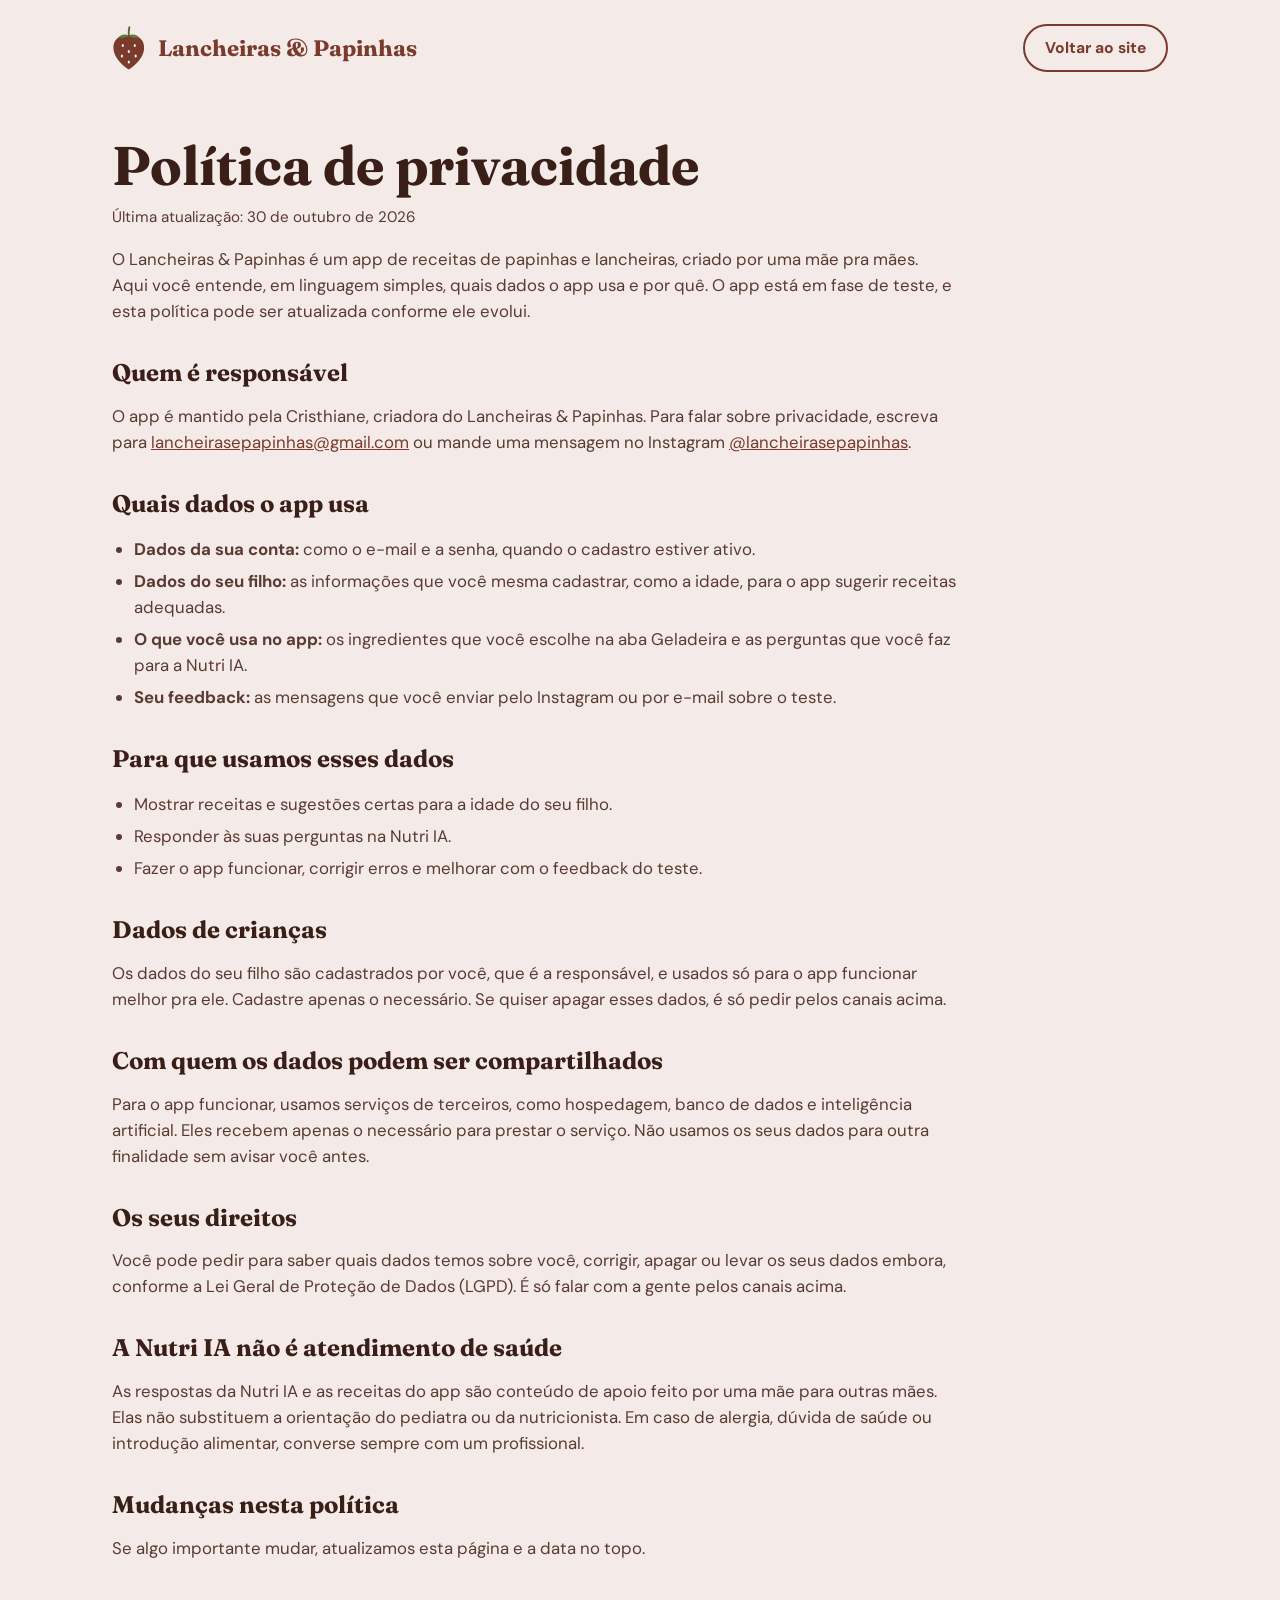
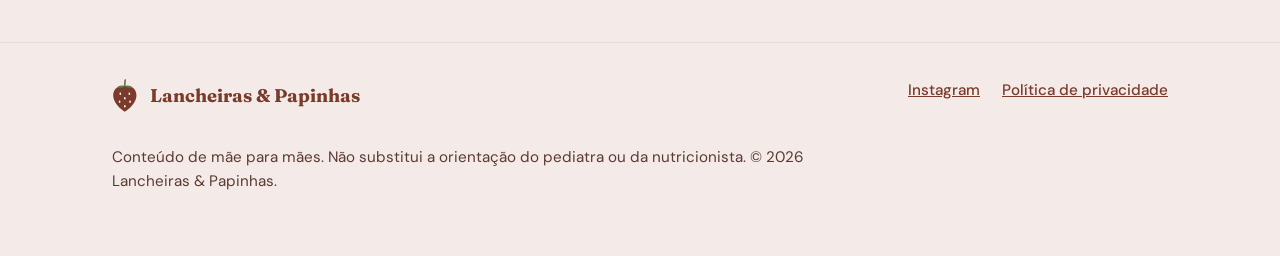
==== privacidade.html @ 54e8429c "Backup: site original publicado (antes do redesign) Co-Authored-By: Claude Opus 5.5 <noreply@anthrop" ====
<!doctype html>
<html lang="pt-BR">
<head>
<meta charset="utf-8">
<meta name="viewport" content="width=device-width, initial-scale=1">
<title>Política de privacidade | Lancheiras &amp; Papinhas</title>
<meta name="description" content="Como o app Lancheiras &amp; Papinhas trata os seus dados e os dados do seu filho.">
<meta name="theme-color" content="#F4EAE7">
<link rel="canonical" href="https://lancheirasepapinhas.com.br/privacidade.html">
<link rel="icon" href="/favicon.svg" type="image/svg+xml">
<link rel="apple-touch-icon" href="/apple-touch-icon.png">
<link rel="preconnect" href="https://fonts.googleapis.com">
<link rel="preconnect" href="https://fonts.gstatic.com" crossorigin>
<link rel="stylesheet" href="https://fonts.googleapis.com/css2?family=Fraunces:ital,opsz,wght@0,9..144,600;0,9..144,700;1,9..144,600&family=DM+Sans:wght@400;500;700&display=swap">
<link rel="stylesheet" href="/styles.css">
</head>
<body>

<svg width="0" height="0" style="position:absolute" aria-hidden="true" focusable="false">
  <defs>
    <symbol id="berry" viewBox="290 220 450 600">
      <path d="M512 330 C 510 290, 514 260, 520 236" stroke="#4E6B3A" stroke-width="26" stroke-linecap="round" fill="none"/>
      <path d="M512 340 C 380 330, 296 410, 308 530 C 320 650, 430 748, 512 800 C 594 748, 704 650, 716 530 C 728 410, 644 330, 512 340 Z" fill="#7A3A2C"/>
      <path d="M512 352 C 470 320, 410 330, 372 372 C 420 380, 470 376, 512 352 Z" fill="#5C8040"/>
      <path d="M512 352 C 554 320, 614 330, 652 372 C 604 380, 554 376, 512 352 Z" fill="#5C8040"/>
      <g fill="#FFFFFF"><ellipse cx="432" cy="480" rx="14" ry="21"/><ellipse cx="592" cy="480" rx="14" ry="21"/><ellipse cx="512" cy="560" rx="14" ry="21"/><ellipse cx="420" cy="620" rx="14" ry="21"/><ellipse cx="604" cy="620" rx="14" ry="21"/><ellipse cx="512" cy="700" rx="14" ry="21"/></g>
    </symbol>
  </defs>
</svg>

<header class="site-header">
  <div class="container">
    <a class="brand" href="/" aria-label="Lancheiras e Papinhas, página inicial">
      <svg aria-hidden="true"><use href="#berry"/></svg>
      <span>Lancheiras &amp; Papinhas</span>
    </a>
    <a class="btn btn-ghost btn-sm" href="/">Voltar ao site</a>
  </div>
</header>

<main class="legal">
  <div class="container">
    <h1>Política de privacidade</h1>
    <p class="updated">Última atualização: 30 de outubro de 2026</p>

    <p>O Lancheiras &amp; Papinhas é um app de receitas de papinhas e lancheiras, criado por uma mãe pra mães. Aqui você entende, em linguagem simples, quais dados o app usa e por quê. O app está em fase de teste, e esta política pode ser atualizada conforme ele evolui.</p>

    <h2>Quem é responsável</h2>
    <p>O app é mantido pela Cristhiane, criadora do Lancheiras &amp; Papinhas. Para falar sobre privacidade, escreva para <a href="mailto:lancheirasepapinhas@gmail.com">lancheirasepapinhas@gmail.com</a> ou mande uma mensagem no Instagram <a href="https://www.instagram.com/lancheirasepapinhas" target="_blank" rel="noopener">@lancheirasepapinhas</a>.</p>

    <h2>Quais dados o app usa</h2>
    <ul>
      <li><strong>Dados da sua conta:</strong> como o e-mail e a senha, quando o cadastro estiver ativo.</li>
      <li><strong>Dados do seu filho:</strong> as informações que você mesma cadastrar, como a idade, para o app sugerir receitas adequadas.</li>
      <li><strong>O que você usa no app:</strong> os ingredientes que você escolhe na aba Geladeira e as perguntas que você faz para a Nutri IA.</li>
      <li><strong>Seu feedback:</strong> as mensagens que você enviar pelo Instagram ou por e-mail sobre o teste.</li>
    </ul>

    <h2>Para que usamos esses dados</h2>
    <ul>
      <li>Mostrar receitas e sugestões certas para a idade do seu filho.</li>
      <li>Responder às suas perguntas na Nutri IA.</li>
      <li>Fazer o app funcionar, corrigir erros e melhorar com o feedback do teste.</li>
    </ul>

    <h2>Dados de crianças</h2>
    <p>Os dados do seu filho são cadastrados por você, que é a responsável, e usados só para o app funcionar melhor pra ele. Cadastre apenas o necessário. Se quiser apagar esses dados, é só pedir pelos canais acima.</p>

    <h2>Com quem os dados podem ser compartilhados</h2>
    <p>Para o app funcionar, usamos serviços de terceiros, como hospedagem, banco de dados e inteligência artificial. Eles recebem apenas o necessário para prestar o serviço. Não usamos os seus dados para outra finalidade sem avisar você antes.</p>

    <h2>Os seus direitos</h2>
    <p>Você pode pedir para saber quais dados temos sobre você, corrigir, apagar ou levar os seus dados embora, conforme a Lei Geral de Proteção de Dados (LGPD). É só falar com a gente pelos canais acima.</p>

    <h2>A Nutri IA não é atendimento de saúde</h2>
    <p>As respostas da Nutri IA e as receitas do app são conteúdo de apoio feito por uma mãe para outras mães. Elas não substituem a orientação do pediatra ou da nutricionista. Em caso de alergia, dúvida de saúde ou introdução alimentar, converse sempre com um profissional.</p>

    <h2>Mudanças nesta política</h2>
    <p>Se algo importante mudar, atualizamos esta página e a data no topo.</p>
  </div>
</main>

<footer>
  <div class="container">
    <div>
      <a class="brand" href="/" style="font-size:1.15rem" aria-label="Lancheiras e Papinhas, página inicial">
        <svg aria-hidden="true" style="width:26px;height:34px"><use href="#berry"/></svg>
        <span>Lancheiras &amp; Papinhas</span>
      </a>
    </div>
    <div class="links">
      <a href="https://www.instagram.com/lancheirasepapinhas" target="_blank" rel="noopener">Instagram</a>
      <a href="/privacidade.html">Política de privacidade</a>
    </div>
    <p class="disclaimer">Conteúdo de mãe para mães. Não substitui a orientação do pediatra ou da nutricionista. &copy; 2026 Lancheiras &amp; Papinhas.</p>
  </div>
</footer>

</body>
</html>
---- styles.css ----
:root{
  --cream:#F4EAE7;
  --paper:#FBF6F3;
  --berry:#7A3A2C;
  --berry-deep:#3A1F18;
  --accent:#A0412F;
  --leaf:#4E7035;
  --leaf-deep:#2F4A1E;
  --mint:#E5EBCB;
  --blush:#F3DCD4;
  --text:#3A1F18;
  --muted:#5A3B33;
  --line:#EBD9D2;
  --serif:'Fraunces','Lora',Georgia,serif;
  --sans:'DM Sans','Inter',system-ui,-apple-system,'Segoe UI',sans-serif;
}
*{box-sizing:border-box}
html{scroll-behavior:smooth}
body{margin:0;background:var(--cream);color:var(--text);font-family:var(--sans);font-size:18px;line-height:1.55;-webkit-font-smoothing:antialiased}
img,svg{max-width:100%}
a{color:var(--berry)}
a:focus-visible,summary:focus-visible,.btn:focus-visible{outline:3px solid var(--leaf);outline-offset:3px;border-radius:12px}
.container{width:100%;max-width:1120px;margin:0 auto;padding:0 20px}
.sr-only{position:absolute;width:1px;height:1px;overflow:hidden;clip:rect(0 0 0 0);white-space:nowrap}
.skip{position:absolute;left:-999px;top:8px;background:var(--berry);color:#fff;padding:10px 16px;border-radius:10px;z-index:10}
.skip:focus{left:12px}

/* header */
.site-header{padding:18px 0}
.site-header .container{display:flex;align-items:center;justify-content:space-between;gap:16px}
.brand{display:flex;align-items:center;gap:12px;text-decoration:none;color:var(--berry);font-family:var(--serif);font-weight:700;font-size:1.25rem;line-height:1.1}
.brand svg{width:30px;height:40px;flex:none}
.nav{display:none;gap:28px}
.nav a{color:var(--muted);text-decoration:none;font-weight:500;font-size:1rem}
.nav a:hover{color:var(--berry);text-decoration:underline}

/* buttons */
.btn{display:inline-flex;align-items:center;justify-content:center;gap:10px;min-height:52px;padding:14px 28px;border-radius:999px;font-weight:700;font-size:1.05rem;text-decoration:none;border:2px solid transparent;cursor:pointer;transition:transform .15s ease,background .15s ease}
.btn:hover{transform:translateY(-2px)}
.btn-primary{background:var(--berry);color:#fff}
.btn-primary:hover{background:#6a3023}
.btn-ghost{background:transparent;color:var(--berry);border-color:var(--berry)}
.btn-ghost:hover{background:rgba(122,58,44,.08)}
.btn-light{background:var(--cream);color:var(--berry)}
.btn-sm{min-height:44px;padding:10px 20px;font-size:.98rem;white-space:nowrap}

/* hero */
.hero{position:relative;overflow:hidden;padding:24px 0 56px}
.hero::before{content:"";position:absolute;width:760px;height:760px;right:-240px;top:40px;border-radius:50%;background:radial-gradient(circle,#E8EBC4 0%,#EDEFD0 55%,rgba(244,234,231,0) 72%);pointer-events:none}
.hero .container{position:relative;display:grid;gap:40px;align-items:center}
.badge{display:inline-block;padding:8px 18px;border-radius:999px;background:var(--leaf);color:#fff;font-weight:700;font-size:.85rem;letter-spacing:.14em;text-transform:uppercase}
h1,h2,h3{font-family:var(--serif);color:var(--berry-deep);margin:0}
h1{font-size:clamp(2.6rem,9vw,4rem);line-height:1.02;font-weight:700;margin-top:18px}
h1 em{display:block;font-style:italic;font-weight:600;color:var(--accent)}
.lead{font-size:clamp(1.1rem,3.4vw,1.4rem);color:var(--muted);margin:20px 0 0;max-width:34ch}
.cta-row{display:flex;flex-wrap:wrap;gap:14px;margin-top:30px}
.note{margin:16px 0 0;font-size:.95rem;color:var(--muted)}

/* phone mockup */
.phone{width:min(330px,86vw);margin:0 auto;border:10px solid #2B1D1A;border-radius:54px;background:var(--paper);padding:20px 16px;display:flex;flex-direction:column;gap:12px;box-shadow:0 30px 60px rgba(90,40,30,.25)}
.phone .ph-head{display:flex;align-items:center;gap:8px;font-family:var(--serif);font-weight:700;font-size:.95rem;color:var(--berry);padding:2px 4px}
.phone .ph-head svg{width:18px;height:24px}
.phone .ph-title{font-family:var(--serif);font-weight:600;font-size:1.3rem;line-height:1.15;padding:0 4px}
.tiles{display:grid;grid-template-columns:1fr 1fr;gap:10px}
.tile{border-radius:18px;padding:12px;display:flex;flex-direction:column;gap:6px;font-weight:700;font-size:.95rem}
.tile svg{width:26px;height:26px}
.tile.b{background:var(--blush);color:var(--berry-deep)}
.tile.g{background:var(--mint);color:var(--berry-deep)}
.ph-card{background:#fff;border:1px solid var(--line);border-radius:20px;padding:12px;display:flex;flex-direction:column;gap:8px;font-size:.9rem;font-weight:500}
.ph-card .kicker{font-size:.72rem;font-weight:700;letter-spacing:.1em;color:var(--leaf)}
.chips{display:flex;gap:6px;flex-wrap:wrap}
.chip{padding:4px 10px;border-radius:999px;background:var(--blush);color:#5A2A20;font-size:.82rem;font-weight:500}
.ph-btn{margin-top:6px;background:var(--berry);color:#fff;border-radius:16px;padding:12px;text-align:center;font-weight:700;font-size:.95rem}

/* sections */
section{padding:64px 0}
.eyebrow{font-size:.85rem;font-weight:700;letter-spacing:.14em;text-transform:uppercase;color:var(--leaf)}
h2{font-size:clamp(2rem,6vw,3.1rem);line-height:1.08;font-weight:700;margin-top:10px}
.section-lead{font-size:1.15rem;color:var(--muted);max-width:52ch;margin:16px 0 0}
.alt{background:var(--paper)}

.questions{display:grid;gap:14px;margin-top:32px}
.q{background:#fff;border:1px solid var(--line);border-radius:24px;padding:22px 24px;font-family:var(--serif);font-weight:600;font-size:1.3rem;line-height:1.25;color:var(--berry-deep)}
.q::before{content:"“";color:var(--accent);margin-right:2px}
.q::after{content:"”";color:var(--accent);margin-left:2px}
.pull{margin-top:28px;font-size:1.2rem;color:var(--muted);max-width:52ch}
.pull strong{color:var(--berry)}

.cards{display:grid;gap:16px;margin-top:36px}
.card{background:#fff;border:1px solid var(--line);border-radius:28px;padding:26px}
.ico{width:60px;height:60px;border-radius:50%;display:flex;align-items:center;justify-content:center;margin-bottom:16px}
.ico svg{width:30px;height:30px}
.ico.b{background:var(--blush);color:var(--berry)}
.ico.g{background:var(--mint);color:var(--leaf-deep)}
.card h3{font-size:1.45rem;line-height:1.15}
.card p{margin:8px 0 0;color:var(--muted);font-size:1.02rem}

.soon{margin-top:44px;background:var(--mint);border-radius:32px;padding:30px 26px}
.soon h3{font-size:1.7rem}
.soon ul{list-style:none;margin:18px 0 0;padding:0;display:grid;gap:12px}
.soon li{display:flex;gap:12px;align-items:flex-start;font-size:1.05rem;color:var(--berry-deep)}
.soon li svg{flex:none;width:26px;height:26px;color:var(--leaf-deep);margin-top:1px}
.tag{display:inline-block;margin-left:8px;padding:3px 12px;border-radius:999px;background:var(--leaf);color:#fff;font-family:var(--sans);font-size:.78rem;font-weight:700;letter-spacing:.08em;text-transform:uppercase;vertical-align:middle}

.ages{display:grid;gap:16px;margin-top:32px}
.age{border-radius:28px;padding:26px}
.age.b{background:var(--blush)}
.age.g{background:var(--mint)}
.age h3{font-size:1.6rem}
.age p{margin:8px 0 0;color:var(--berry-deep)}

.steps{list-style:none;counter-reset:step;margin:36px 0 0;padding:0;display:grid;gap:16px}
.steps li{counter-increment:step;background:#fff;border:1px solid var(--line);border-radius:28px;padding:24px 24px 24px 84px;position:relative}
.steps li::before{content:counter(step);position:absolute;left:22px;top:22px;width:46px;height:46px;border-radius:50%;background:var(--berry);color:#fff;font-family:var(--serif);font-weight:700;font-size:1.4rem;display:flex;align-items:center;justify-content:center}
.steps h3{font-size:1.3rem}
.steps p{margin:6px 0 0;color:var(--muted);font-size:1.02rem}

.about{display:grid;gap:28px;align-items:center}
.about-mark{width:140px;height:140px;border-radius:50%;background:radial-gradient(circle,#E8EBC4,#EDEFD0);display:flex;align-items:center;justify-content:center}
.about-mark svg{width:60px;height:80px}
.about p{margin:14px 0 0;font-size:1.12rem;color:var(--muted);max-width:56ch}

.plans{display:grid;gap:16px;margin-top:36px}
.plan{border-radius:32px;padding:30px;background:#fff;border:2px solid var(--line)}
.plan.now{background:var(--berry);border-color:var(--berry);color:#fff}
.plan.now h3,.plan.now li{color:#fff}
.plan h3{font-size:1.7rem}
.plan .when{font-size:.85rem;font-weight:700;letter-spacing:.14em;text-transform:uppercase;color:var(--leaf)}
.plan.now .when{color:#DDE8BD}
.plan ul{margin:16px 0 0;padding-left:22px;display:grid;gap:8px}

.faq{margin-top:32px;display:grid;gap:12px;max-width:820px}
details{background:#fff;border:1px solid var(--line);border-radius:22px;padding:0 24px}
summary{cursor:pointer;list-style:none;padding:20px 0;font-weight:700;font-size:1.1rem;display:flex;justify-content:space-between;gap:16px;align-items:center;color:var(--berry-deep)}
summary::-webkit-details-marker{display:none}
summary::after{content:"+";font-family:var(--serif);font-size:1.7rem;line-height:1;color:var(--berry);flex:none}
details[open] summary::after{content:"–"}
details p{margin:0 0 20px;color:var(--muted);font-size:1.02rem}

.final{padding:24px 0 72px}
.final-box{background:var(--berry);color:#fff;border-radius:40px;padding:44px 28px;text-align:center}
.final-box h2{color:#fff}
.final-box p{margin:14px auto 0;max-width:46ch;color:#F4EAE7;font-size:1.15rem}
.final-box .btn{margin-top:26px}

footer{padding:36px 0 48px;border-top:1px solid var(--line);font-size:.95rem;color:var(--muted)}
footer .container{display:grid;gap:18px}
footer .links{display:flex;flex-wrap:wrap;gap:8px 22px}
footer a{color:var(--berry);font-weight:500}
.disclaimer{max-width:70ch}

/* legal pages */
.legal{padding:24px 0 64px}
.legal h1{font-size:clamp(2.2rem,7vw,3.4rem)}
.legal h2{font-size:1.5rem;margin-top:36px}
.legal p,.legal li{color:var(--muted);font-size:1.05rem;max-width:70ch}
.legal ul{padding-left:22px;display:grid;gap:6px}
.legal .updated{margin-top:12px;font-size:.95rem}

@media (min-width:760px){
  body{font-size:19px}
  .container{padding:0 32px}
  .nav{display:flex}
  .site-header{padding:24px 0}
  .brand{font-size:1.4rem}
  .brand svg{width:34px;height:45px}
  .hero{padding:40px 0 88px}
  .hero .container{grid-template-columns:1.15fr .85fr;gap:56px}
  section{padding:96px 0}
  .questions{grid-template-columns:repeat(3,1fr)}
  .cards{grid-template-columns:repeat(2,1fr)}
  .ages{grid-template-columns:repeat(2,1fr)}
  .steps{grid-template-columns:repeat(2,1fr)}
  .about{grid-template-columns:auto 1fr;gap:48px}
  .about-mark{width:200px;height:200px}
  .about-mark svg{width:84px;height:112px}
  .plans{grid-template-columns:repeat(2,1fr)}
  .soon{padding:40px}
  .soon ul{grid-template-columns:repeat(2,1fr);gap:16px 32px}
  .final-box{padding:64px 48px}
  footer .container{grid-template-columns:1fr auto;align-items:start}
  footer .disclaimer{grid-column:1/-1}
}
@media (min-width:1040px){
  .cards{grid-template-columns:repeat(4,1fr)}
}
@media (prefers-reduced-motion:reduce){
  html{scroll-behavior:auto}
  .btn{transition:none}
  .btn:hover{transform:none}
}
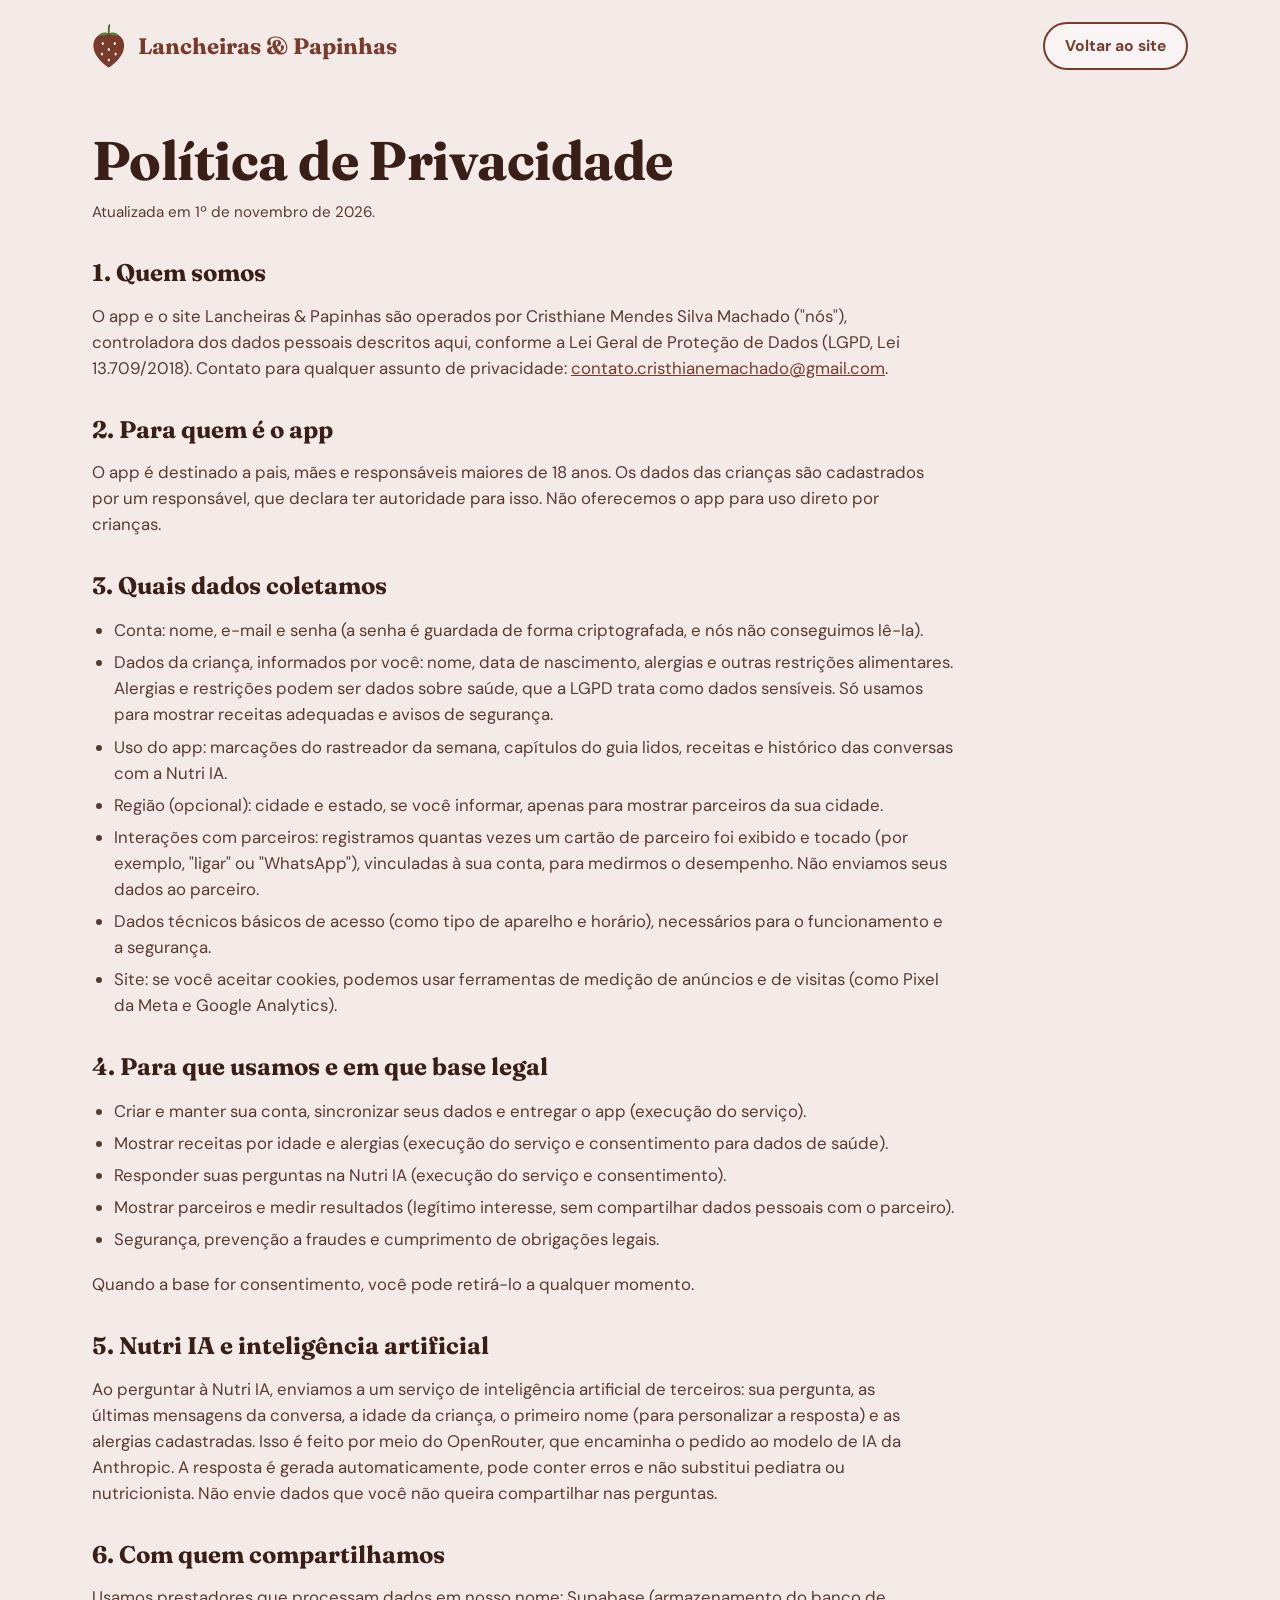
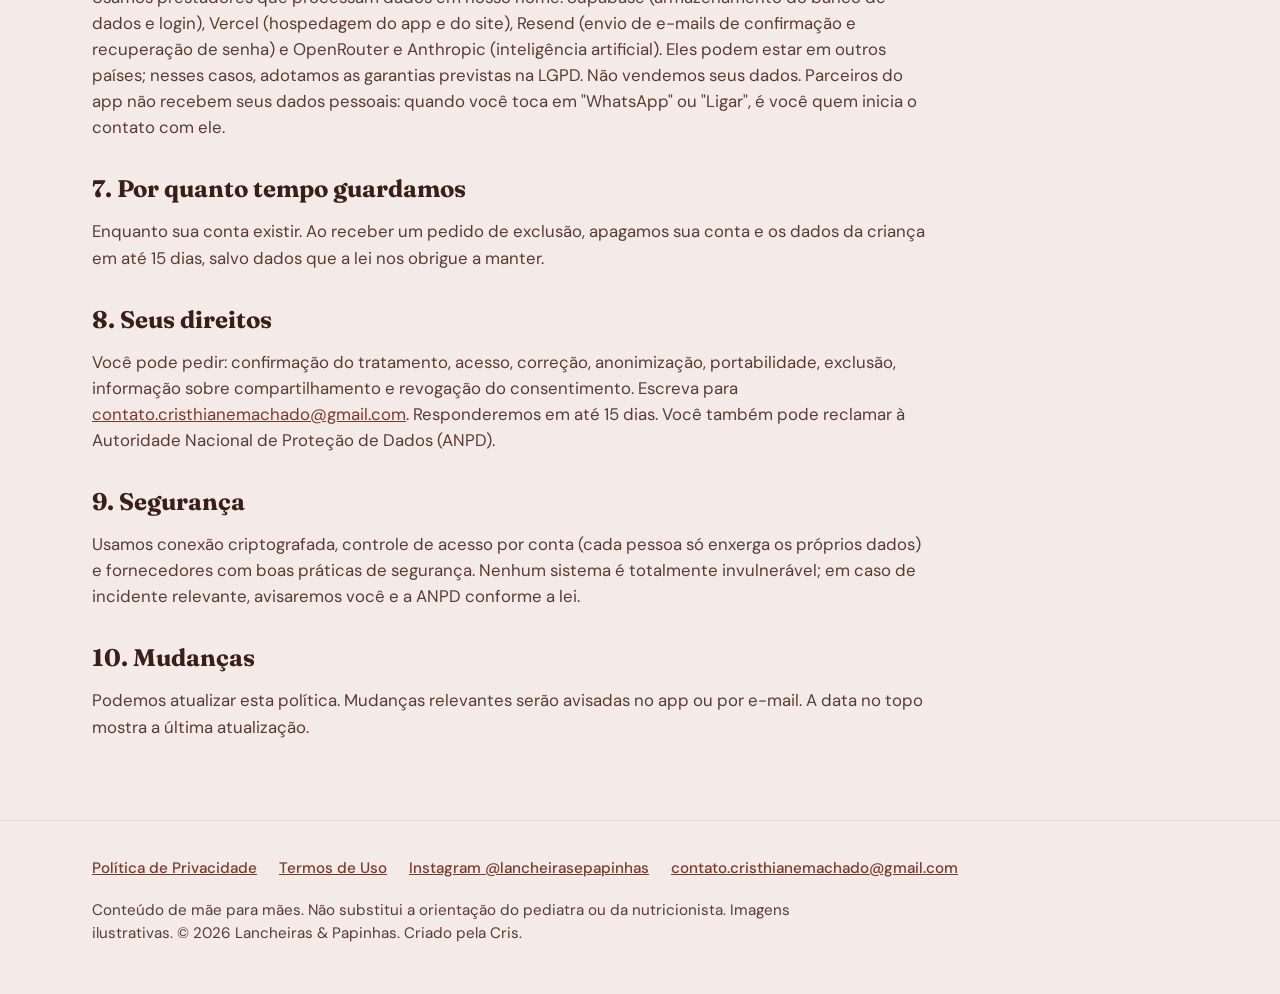
==== commit 8cc5d131: "Atualiza o site para o app aberto: CTAs para o app, recursos, planos, FAQ, termos e privacidade - To" ====
--- a/privacidade.html
+++ b/privacidade.html
@@ -3,15 +3,15 @@
 <head>
 <meta charset="utf-8">
 <meta name="viewport" content="width=device-width, initial-scale=1">
-<title>Política de privacidade | Lancheiras &amp; Papinhas</title>
-<meta name="description" content="Como o app Lancheiras &amp; Papinhas trata os seus dados e os dados do seu filho.">
+<title>Política de Privacidade | Lancheiras &amp; Papinhas</title>
+<meta name="description" content="Como o Lancheiras &amp; Papinhas trata os seus dados e os dados do seu filho, conforme a LGPD.">
 <meta name="theme-color" content="#F4EAE7">
 <link rel="canonical" href="https://lancheirasepapinhas.com.br/privacidade.html">
 <link rel="icon" href="/favicon.svg" type="image/svg+xml">
 <link rel="apple-touch-icon" href="/apple-touch-icon.png">
 <link rel="preconnect" href="https://fonts.googleapis.com">
 <link rel="preconnect" href="https://fonts.gstatic.com" crossorigin>
-<link rel="stylesheet" href="https://fonts.googleapis.com/css2?family=Fraunces:ital,opsz,wght@0,9..144,600;0,9..144,700;1,9..144,600&family=DM+Sans:wght@400;500;700&display=swap">
+<link rel="stylesheet" href="https://fonts.googleapis.com/css2?family=Fraunces:ital,opsz,wght@0,9..144,600;0,9..144,700;1,9..144,600&family=DM+Sans:wght@400;500;700&display=swap" media="print" onload="this.media='all'">
 <link rel="stylesheet" href="/styles.css">
 </head>
 <body>
@@ -30,7 +30,7 @@
 
 <header class="site-header">
   <div class="container">
-    <a class="brand" href="/" aria-label="Lancheiras e Papinhas, página inicial">
+    <a class="brand" href="/" aria-label="Lancheiras &amp; Papinhas, página inicial">
       <svg aria-hidden="true"><use href="#berry"/></svg>
       <span>Lancheiras &amp; Papinhas</span>
     </a>
@@ -40,59 +40,55 @@
 
 <main class="legal">
   <div class="container">
-    <h1>Política de privacidade</h1>
-    <p class="updated">Última atualização: 30 de outubro de 2026</p>
-
-    <p>O Lancheiras &amp; Papinhas é um app de receitas de papinhas e lancheiras, criado por uma mãe pra mães. Aqui você entende, em linguagem simples, quais dados o app usa e por quê. O app está em fase de teste, e esta política pode ser atualizada conforme ele evolui.</p>
-
-    <h2>Quem é responsável</h2>
-    <p>O app é mantido pela Cristhiane, criadora do Lancheiras &amp; Papinhas. Para falar sobre privacidade, escreva para <a href="mailto:lancheirasepapinhas@gmail.com">lancheirasepapinhas@gmail.com</a> ou mande uma mensagem no Instagram <a href="https://www.instagram.com/lancheirasepapinhas" target="_blank" rel="noopener">@lancheirasepapinhas</a>.</p>
-
-    <h2>Quais dados o app usa</h2>
+    <h1>Política de Privacidade</h1>
+    <p class="updated">Atualizada em 1º de novembro de 2026.</p>
+    <h2>1. Quem somos</h2>
+    <p>O app e o site Lancheiras &amp; Papinhas são operados por Cristhiane Mendes Silva Machado ("nós"), controladora dos dados pessoais descritos aqui, conforme a Lei Geral de Proteção de Dados (LGPD, Lei 13.709/2018). Contato para qualquer assunto de privacidade: <a href="mailto:contato.cristhianemachado@gmail.com">contato.cristhianemachado@gmail.com</a>.</p>
+    <h2>2. Para quem é o app</h2>
+    <p>O app é destinado a pais, mães e responsáveis maiores de 18 anos. Os dados das crianças são cadastrados por um responsável, que declara ter autoridade para isso. Não oferecemos o app para uso direto por crianças.</p>
+    <h2>3. Quais dados coletamos</h2>
     <ul>
-      <li><strong>Dados da sua conta:</strong> como o e-mail e a senha, quando o cadastro estiver ativo.</li>
-      <li><strong>Dados do seu filho:</strong> as informações que você mesma cadastrar, como a idade, para o app sugerir receitas adequadas.</li>
-      <li><strong>O que você usa no app:</strong> os ingredientes que você escolhe na aba Geladeira e as perguntas que você faz para a Nutri IA.</li>
-      <li><strong>Seu feedback:</strong> as mensagens que você enviar pelo Instagram ou por e-mail sobre o teste.</li>
+      <li>Conta: nome, e-mail e senha (a senha é guardada de forma criptografada, e nós não conseguimos lê-la).</li>
+      <li>Dados da criança, informados por você: nome, data de nascimento, alergias e outras restrições alimentares. Alergias e restrições podem ser dados sobre saúde, que a LGPD trata como dados sensíveis. Só usamos para mostrar receitas adequadas e avisos de segurança.</li>
+      <li>Uso do app: marcações do rastreador da semana, capítulos do guia lidos, receitas e histórico das conversas com a Nutri IA.</li>
+      <li>Região (opcional): cidade e estado, se você informar, apenas para mostrar parceiros da sua cidade.</li>
+      <li>Interações com parceiros: registramos quantas vezes um cartão de parceiro foi exibido e tocado (por exemplo, "ligar" ou "WhatsApp"), vinculadas à sua conta, para medirmos o desempenho. Não enviamos seus dados ao parceiro.</li>
+      <li>Dados técnicos básicos de acesso (como tipo de aparelho e horário), necessários para o funcionamento e a segurança.</li>
+      <li>Site: se você aceitar cookies, podemos usar ferramentas de medição de anúncios e de visitas (como Pixel da Meta e Google Analytics).</li>
     </ul>
-
-    <h2>Para que usamos esses dados</h2>
+    <h2>4. Para que usamos e em que base legal</h2>
     <ul>
-      <li>Mostrar receitas e sugestões certas para a idade do seu filho.</li>
-      <li>Responder às suas perguntas na Nutri IA.</li>
-      <li>Fazer o app funcionar, corrigir erros e melhorar com o feedback do teste.</li>
+      <li>Criar e manter sua conta, sincronizar seus dados e entregar o app (execução do serviço).</li>
+      <li>Mostrar receitas por idade e alergias (execução do serviço e consentimento para dados de saúde).</li>
+      <li>Responder suas perguntas na Nutri IA (execução do serviço e consentimento).</li>
+      <li>Mostrar parceiros e medir resultados (legítimo interesse, sem compartilhar dados pessoais com o parceiro).</li>
+      <li>Segurança, prevenção a fraudes e cumprimento de obrigações legais.</li>
     </ul>
-
-    <h2>Dados de crianças</h2>
-    <p>Os dados do seu filho são cadastrados por você, que é a responsável, e usados só para o app funcionar melhor pra ele. Cadastre apenas o necessário. Se quiser apagar esses dados, é só pedir pelos canais acima.</p>
-
-    <h2>Com quem os dados podem ser compartilhados</h2>
-    <p>Para o app funcionar, usamos serviços de terceiros, como hospedagem, banco de dados e inteligência artificial. Eles recebem apenas o necessário para prestar o serviço. Não usamos os seus dados para outra finalidade sem avisar você antes.</p>
-
-    <h2>Os seus direitos</h2>
-    <p>Você pode pedir para saber quais dados temos sobre você, corrigir, apagar ou levar os seus dados embora, conforme a Lei Geral de Proteção de Dados (LGPD). É só falar com a gente pelos canais acima.</p>
-
-    <h2>A Nutri IA não é atendimento de saúde</h2>
-    <p>As respostas da Nutri IA e as receitas do app são conteúdo de apoio feito por uma mãe para outras mães. Elas não substituem a orientação do pediatra ou da nutricionista. Em caso de alergia, dúvida de saúde ou introdução alimentar, converse sempre com um profissional.</p>
-
-    <h2>Mudanças nesta política</h2>
-    <p>Se algo importante mudar, atualizamos esta página e a data no topo.</p>
+    <p>Quando a base for consentimento, você pode retirá-lo a qualquer momento.</p>
+    <h2>5. Nutri IA e inteligência artificial</h2>
+    <p>Ao perguntar à Nutri IA, enviamos a um serviço de inteligência artificial de terceiros: sua pergunta, as últimas mensagens da conversa, a idade da criança, o primeiro nome (para personalizar a resposta) e as alergias cadastradas. Isso é feito por meio do OpenRouter, que encaminha o pedido ao modelo de IA da Anthropic. A resposta é gerada automaticamente, pode conter erros e não substitui pediatra ou nutricionista. Não envie dados que você não queira compartilhar nas perguntas.</p>
+    <h2>6. Com quem compartilhamos</h2>
+    <p>Usamos prestadores que processam dados em nosso nome: Supabase (armazenamento do banco de dados e login), Vercel (hospedagem do app e do site), Resend (envio de e-mails de confirmação e recuperação de senha) e OpenRouter e Anthropic (inteligência artificial). Eles podem estar em outros países; nesses casos, adotamos as garantias previstas na LGPD. Não vendemos seus dados. Parceiros do app não recebem seus dados pessoais: quando você toca em "WhatsApp" ou "Ligar", é você quem inicia o contato com ele.</p>
+    <h2>7. Por quanto tempo guardamos</h2>
+    <p>Enquanto sua conta existir. Ao receber um pedido de exclusão, apagamos sua conta e os dados da criança em até 15 dias, salvo dados que a lei nos obrigue a manter.</p>
+    <h2>8. Seus direitos</h2>
+    <p>Você pode pedir: confirmação do tratamento, acesso, correção, anonimização, portabilidade, exclusão, informação sobre compartilhamento e revogação do consentimento. Escreva para <a href="mailto:contato.cristhianemachado@gmail.com">contato.cristhianemachado@gmail.com</a>. Responderemos em até 15 dias. Você também pode reclamar à Autoridade Nacional de Proteção de Dados (ANPD).</p>
+    <h2>9. Segurança</h2>
+    <p>Usamos conexão criptografada, controle de acesso por conta (cada pessoa só enxerga os próprios dados) e fornecedores com boas práticas de segurança. Nenhum sistema é totalmente invulnerável; em caso de incidente relevante, avisaremos você e a ANPD conforme a lei.</p>
+    <h2>10. Mudanças</h2>
+    <p>Podemos atualizar esta política. Mudanças relevantes serão avisadas no app ou por e-mail. A data no topo mostra a última atualização.</p>
   </div>
 </main>
 
-<footer>
+<footer class="site-footer">
   <div class="container">
-    <div>
-      <a class="brand" href="/" style="font-size:1.15rem" aria-label="Lancheiras e Papinhas, página inicial">
-        <svg aria-hidden="true" style="width:26px;height:34px"><use href="#berry"/></svg>
-        <span>Lancheiras &amp; Papinhas</span>
-      </a>
+    <div class="links">
+      <a href="/privacidade.html">Política de Privacidade</a>
+      <a href="/termos.html">Termos de Uso</a>
+      <a href="https://instagram.com/lancheirasepapinhas" target="_blank" rel="noopener">Instagram @lancheirasepapinhas</a>
+      <a href="mailto:contato.cristhianemachado@gmail.com">contato.cristhianemachado@gmail.com</a>
     </div>
-    <div class="links">
-      <a href="https://www.instagram.com/lancheirasepapinhas" target="_blank" rel="noopener">Instagram</a>
-      <a href="/privacidade.html">Política de privacidade</a>
-    </div>
-    <p class="disclaimer">Conteúdo de mãe para mães. Não substitui a orientação do pediatra ou da nutricionista. &copy; 2026 Lancheiras &amp; Papinhas.</p>
+    <p class="disclaimer">Conteúdo de mãe para mães. Não substitui a orientação do pediatra ou da nutricionista. Imagens ilustrativas. &copy; 2026 Lancheiras &amp; Papinhas. Criado pela Cris.</p>
   </div>
 </footer>
 
--- a/styles.css
+++ b/styles.css
@@ -13,122 +13,224 @@
   --line:#EBD9D2;
   --serif:'Fraunces','Lora',Georgia,serif;
   --sans:'DM Sans','Inter',system-ui,-apple-system,'Segoe UI',sans-serif;
+  --shadow:0 18px 40px rgba(90,40,30,.16);
 }
 *{box-sizing:border-box}
 html{scroll-behavior:smooth}
-body{margin:0;background:var(--cream);color:var(--text);font-family:var(--sans);font-size:18px;line-height:1.55;-webkit-font-smoothing:antialiased}
-img,svg{max-width:100%}
+body{margin:0;background:var(--cream);color:var(--text);font-family:var(--sans);font-size:18px;line-height:1.55;-webkit-font-smoothing:antialiased;overflow-x:hidden}
+img,svg,video{max-width:100%}
+img{height:auto;display:block}
 a{color:var(--berry)}
 a:focus-visible,summary:focus-visible,.btn:focus-visible{outline:3px solid var(--leaf);outline-offset:3px;border-radius:12px}
-.container{width:100%;max-width:1120px;margin:0 auto;padding:0 20px}
-.sr-only{position:absolute;width:1px;height:1px;overflow:hidden;clip:rect(0 0 0 0);white-space:nowrap}
-.skip{position:absolute;left:-999px;top:8px;background:var(--berry);color:#fff;padding:10px 16px;border-radius:10px;z-index:10}
+.container{width:100%;max-width:1160px;margin:0 auto;padding:0 20px}
+.skip{position:absolute;left:-999px;top:8px;background:var(--berry);color:#fff;padding:10px 16px;border-radius:10px;z-index:30}
 .skip:focus{left:12px}
 
 /* header */
-.site-header{padding:18px 0}
+.site-header{padding:16px 0;position:relative;z-index:5}
 .site-header .container{display:flex;align-items:center;justify-content:space-between;gap:16px}
-.brand{display:flex;align-items:center;gap:12px;text-decoration:none;color:var(--berry);font-family:var(--serif);font-weight:700;font-size:1.25rem;line-height:1.1}
+.brand{display:flex;align-items:center;gap:12px;text-decoration:none;color:var(--berry);font-family:var(--serif);font-weight:700;font-size:1.2rem;line-height:1.1}
 .brand svg{width:30px;height:40px;flex:none}
 .nav{display:none;gap:28px}
 .nav a{color:var(--muted);text-decoration:none;font-weight:500;font-size:1rem}
 .nav a:hover{color:var(--berry);text-decoration:underline}
 
 /* buttons */
-.btn{display:inline-flex;align-items:center;justify-content:center;gap:10px;min-height:52px;padding:14px 28px;border-radius:999px;font-weight:700;font-size:1.05rem;text-decoration:none;border:2px solid transparent;cursor:pointer;transition:transform .15s ease,background .15s ease}
+.btn{display:inline-flex;align-items:center;justify-content:center;gap:10px;min-height:52px;padding:14px 28px;border-radius:999px;font-weight:700;font-size:1.05rem;text-decoration:none;border:2px solid transparent;cursor:pointer;transition:transform .18s ease,box-shadow .18s ease,background .18s ease;text-align:center}
 .btn:hover{transform:translateY(-2px)}
-.btn-primary{background:var(--berry);color:#fff}
-.btn-primary:hover{background:#6a3023}
-.btn-ghost{background:transparent;color:var(--berry);border-color:var(--berry)}
-.btn-ghost:hover{background:rgba(122,58,44,.08)}
+.btn-primary{background:var(--berry);color:#fff;box-shadow:0 10px 24px rgba(122,58,44,.28)}
+.btn-primary:hover{background:#6a3023;box-shadow:0 14px 30px rgba(122,58,44,.34)}
+.btn-ghost{background:rgba(255,255,255,.55);color:var(--berry);border-color:var(--berry)}
+.btn-ghost:hover{background:#fff}
 .btn-light{background:var(--cream);color:var(--berry)}
-.btn-sm{min-height:44px;padding:10px 20px;font-size:.98rem;white-space:nowrap}
+.btn-light:hover{background:#fff}
+.btn-sm{min-height:44px;padding:10px 20px;font-size:.98rem;white-space:nowrap;box-shadow:none}
+.btn-lg{min-height:58px;padding:16px 32px;font-size:1.12rem}
+.btn-ico{width:22px;height:22px;fill:none;stroke:currentColor;stroke-width:1.8}
 
 /* hero */
-.hero{position:relative;overflow:hidden;padding:24px 0 56px}
-.hero::before{content:"";position:absolute;width:760px;height:760px;right:-240px;top:40px;border-radius:50%;background:radial-gradient(circle,#E8EBC4 0%,#EDEFD0 55%,rgba(244,234,231,0) 72%);pointer-events:none}
-.hero .container{position:relative;display:grid;gap:40px;align-items:center}
-.badge{display:inline-block;padding:8px 18px;border-radius:999px;background:var(--leaf);color:#fff;font-weight:700;font-size:.85rem;letter-spacing:.14em;text-transform:uppercase}
+.hero{position:relative;padding:8px 0 40px;overflow:hidden}
+.hero::before{content:"";position:absolute;inset:auto -30% -10% auto;width:900px;height:900px;border-radius:50%;background:radial-gradient(circle,#F7D9C6 0%,rgba(244,234,231,0) 65%);pointer-events:none}
+.hero-grid{position:relative;display:grid;gap:36px;align-items:center}
+.badge{display:inline-flex;align-items:center;gap:10px;padding:8px 18px;border-radius:999px;background:var(--leaf);color:#fff;font-weight:700;font-size:.82rem;letter-spacing:.14em;text-transform:uppercase}
+.pulse{width:9px;height:9px;border-radius:50%;background:#DDE8BD;box-shadow:0 0 0 0 rgba(221,232,189,.8);animation:pulse 2s ease-out infinite}
+@keyframes pulse{0%{box-shadow:0 0 0 0 rgba(221,232,189,.8)}70%,100%{box-shadow:0 0 0 10px rgba(221,232,189,0)}}
 h1,h2,h3{font-family:var(--serif);color:var(--berry-deep);margin:0}
-h1{font-size:clamp(2.6rem,9vw,4rem);line-height:1.02;font-weight:700;margin-top:18px}
+h1{font-size:clamp(2.7rem,10vw,4.3rem);line-height:1;font-weight:700;margin-top:18px;letter-spacing:-.01em}
 h1 em{display:block;font-style:italic;font-weight:600;color:var(--accent)}
-.lead{font-size:clamp(1.1rem,3.4vw,1.4rem);color:var(--muted);margin:20px 0 0;max-width:34ch}
-.cta-row{display:flex;flex-wrap:wrap;gap:14px;margin-top:30px}
-.note{margin:16px 0 0;font-size:.95rem;color:var(--muted)}
-
-/* phone mockup */
-.phone{width:min(330px,86vw);margin:0 auto;border:10px solid #2B1D1A;border-radius:54px;background:var(--paper);padding:20px 16px;display:flex;flex-direction:column;gap:12px;box-shadow:0 30px 60px rgba(90,40,30,.25)}
-.phone .ph-head{display:flex;align-items:center;gap:8px;font-family:var(--serif);font-weight:700;font-size:.95rem;color:var(--berry);padding:2px 4px}
-.phone .ph-head svg{width:18px;height:24px}
-.phone .ph-title{font-family:var(--serif);font-weight:600;font-size:1.3rem;line-height:1.15;padding:0 4px}
-.tiles{display:grid;grid-template-columns:1fr 1fr;gap:10px}
-.tile{border-radius:18px;padding:12px;display:flex;flex-direction:column;gap:6px;font-weight:700;font-size:.95rem}
-.tile svg{width:26px;height:26px}
-.tile.b{background:var(--blush);color:var(--berry-deep)}
-.tile.g{background:var(--mint);color:var(--berry-deep)}
-.ph-card{background:#fff;border:1px solid var(--line);border-radius:20px;padding:12px;display:flex;flex-direction:column;gap:8px;font-size:.9rem;font-weight:500}
-.ph-card .kicker{font-size:.72rem;font-weight:700;letter-spacing:.1em;color:var(--leaf)}
-.chips{display:flex;gap:6px;flex-wrap:wrap}
-.chip{padding:4px 10px;border-radius:999px;background:var(--blush);color:#5A2A20;font-size:.82rem;font-weight:500}
-.ph-btn{margin-top:6px;background:var(--berry);color:#fff;border-radius:16px;padding:12px;text-align:center;font-weight:700;font-size:.95rem}
-
-/* sections */
-section{padding:64px 0}
-.eyebrow{font-size:.85rem;font-weight:700;letter-spacing:.14em;text-transform:uppercase;color:var(--leaf)}
-h2{font-size:clamp(2rem,6vw,3.1rem);line-height:1.08;font-weight:700;margin-top:10px}
+.lead{font-size:clamp(1.12rem,3.6vw,1.4rem);color:var(--muted);margin:20px 0 0;max-width:34ch}
+.cta-row{display:flex;flex-wrap:wrap;gap:14px;margin-top:28px}
+.cta-row.center{justify-content:center}
+.note{margin:14px 0 0;font-size:.95rem;color:var(--muted)}
+
+.hero-art{position:relative;--px:0;--py:0}
+.hero-media{position:relative;border-radius:32px;overflow:hidden;box-shadow:var(--shadow);aspect-ratio:1680/944;background:#F6C9A9;transform:translate3d(calc(var(--px)*-8px),calc(var(--py)*-8px),0);transition:transform .2s ease-out}
+.hero-img{position:absolute;inset:0;width:100%;height:100%;object-fit:cover}
+.burst{position:absolute;left:68%;top:62%;width:0;height:0;pointer-events:none;transform:translate3d(calc(var(--px)*18px),calc(var(--py)*18px),0);transition:transform .2s ease-out}
+.ing{position:absolute;left:-40px;top:-40px;width:80px;height:80px;transform:translate(var(--x),var(--y)) rotate(var(--r));filter:drop-shadow(0 8px 10px rgba(90,40,30,.22))}
+.ing.sm{width:54px;height:54px;left:-27px;top:-27px}
+.ing img{width:100%;height:100%}
+.motion .ing{animation:burst 1s cubic-bezier(.2,1.4,.4,1) var(--d) both}
+.motion .ing img{animation:float 3.6s ease-in-out calc(var(--d) + 1s) infinite alternate}
+@keyframes burst{from{transform:translate(0,0) rotate(0) scale(.1);opacity:0}to{transform:translate(var(--x),var(--y)) rotate(var(--r)) scale(1);opacity:1}}
+@keyframes float{from{transform:translateY(0) rotate(0)}to{transform:translateY(calc(-10px*var(--z))) rotate(calc(8deg*var(--z)))}}
+
+/* sections + ondas */
+.sec{position:relative;padding:72px 0 64px;background:var(--bg)}
+.sec-creme{--bg:var(--cream)}
+.sec-papel{--bg:var(--paper)}
+.sec-rosa{--bg:var(--blush)}
+.sec-verde{--bg:var(--mint)}
+.sec-escura{--bg:var(--berry);color:#F7ECE8}
+.wave{position:absolute;left:0;top:-38px;width:100%;height:40px;display:block}
+.wave path{fill:var(--bg)}
+.eyebrow{font-size:.85rem;font-weight:700;letter-spacing:.14em;text-transform:uppercase;color:var(--leaf-deep);margin:0}
+h2{font-size:clamp(2rem,6.4vw,3.2rem);line-height:1.06;font-weight:700;margin-top:10px}
 .section-lead{font-size:1.15rem;color:var(--muted);max-width:52ch;margin:16px 0 0}
-.alt{background:var(--paper)}
-
+
+/* emocional */
+.emo h2{max-width:20ch}
+.emo-grid{display:grid;gap:28px;margin-top:36px}
+.photo{margin:0;background:#fff;padding:12px 12px 16px;border-radius:30px;box-shadow:var(--shadow)}
+.photo img{width:100%;border-radius:22px;aspect-ratio:4/3;object-fit:cover}
+.photo figcaption{font-family:var(--serif);font-style:italic;font-weight:600;font-size:1.2rem;color:var(--berry-deep);padding:14px 8px 0;line-height:1.3}
+.tilt-l{transform:rotate(-2deg)}
+.tilt-r{transform:rotate(2deg)}
+.img-note{font-size:.85rem;color:var(--muted);text-align:right;margin:14px 0 0}
+
+/* dor */
 .questions{display:grid;gap:14px;margin-top:32px}
-.q{background:#fff;border:1px solid var(--line);border-radius:24px;padding:22px 24px;font-family:var(--serif);font-weight:600;font-size:1.3rem;line-height:1.25;color:var(--berry-deep)}
+.q{background:#fff;border:1px solid var(--line);border-radius:24px;padding:22px 24px;font-family:var(--serif);font-weight:600;font-size:1.3rem;line-height:1.25;color:var(--berry-deep);box-shadow:0 6px 16px rgba(90,40,30,.06)}
 .q::before{content:"“";color:var(--accent);margin-right:2px}
 .q::after{content:"”";color:var(--accent);margin-left:2px}
 .pull{margin-top:28px;font-size:1.2rem;color:var(--muted);max-width:52ch}
 .pull strong{color:var(--berry)}
 
+/* cards */
 .cards{display:grid;gap:16px;margin-top:36px}
-.card{background:#fff;border:1px solid var(--line);border-radius:28px;padding:26px}
-.ico{width:60px;height:60px;border-radius:50%;display:flex;align-items:center;justify-content:center;margin-bottom:16px}
-.ico svg{width:30px;height:30px}
+.card{background:#fff;border:1px solid var(--line);border-radius:28px;padding:26px;transition:transform .2s ease,box-shadow .2s ease}
+.card:hover{transform:translateY(-6px);box-shadow:var(--shadow)}
+.ico{position:relative;width:72px;height:72px;border-radius:50%;display:flex;align-items:center;justify-content:center;margin-bottom:18px}
+.ico svg{width:36px;height:36px}
+.ico .emoji{position:absolute;right:-10px;bottom:-6px;font-size:1.6rem;line-height:1}
 .ico.b{background:var(--blush);color:var(--berry)}
 .ico.g{background:var(--mint);color:var(--leaf-deep)}
 .card h3{font-size:1.45rem;line-height:1.15}
 .card p{margin:8px 0 0;color:var(--muted);font-size:1.02rem}
 
-.soon{margin-top:44px;background:var(--mint);border-radius:32px;padding:30px 26px}
-.soon h3{font-size:1.7rem}
-.soon ul{list-style:none;margin:18px 0 0;padding:0;display:grid;gap:12px}
-.soon li{display:flex;gap:12px;align-items:flex-start;font-size:1.05rem;color:var(--berry-deep)}
-.soon li svg{flex:none;width:26px;height:26px;color:var(--leaf-deep);margin-top:1px}
+
+/* o que o app ja faz */
 .tag{display:inline-block;margin-left:8px;padding:3px 12px;border-radius:999px;background:var(--leaf);color:#fff;font-family:var(--sans);font-size:.78rem;font-weight:700;letter-spacing:.08em;text-transform:uppercase;vertical-align:middle}
-
-.ages{display:grid;gap:16px;margin-top:32px}
-.age{border-radius:28px;padding:26px}
+.feats{list-style:none;margin:32px 0 0;padding:0;display:grid;gap:12px}
+.feat{display:flex;gap:16px;align-items:flex-start;background:#fff;border:1px solid var(--line);border-radius:24px;padding:18px 20px;transition:transform .2s ease,box-shadow .2s ease}
+.feat:hover{transform:translateY(-4px);box-shadow:var(--shadow)}
+.fi{flex:none;width:52px;height:52px;border-radius:50%;display:flex;align-items:center;justify-content:center;font-size:1.55rem;line-height:1}
+.fi.b{background:var(--blush)}
+.fi.g{background:var(--mint)}
+.feat h3{font-size:1.2rem;line-height:1.2}
+.feat p{margin:6px 0 0;color:var(--muted);font-size:.98rem;line-height:1.5}
+.safety{display:flex;gap:16px;align-items:flex-start;margin-top:20px;background:var(--mint);border-radius:24px;padding:22px 20px}
+.safety h3{font-size:1.25rem}
+.safety ul{margin:8px 0 0;padding-left:20px;display:grid;gap:4px;color:var(--berry-deep)}
+.roadmap{display:grid;gap:16px;margin-top:36px}
+.rm{border-radius:28px;padding:26px;background:#fff;border:2px dashed #C9B4AC}
+.rm.now{background:var(--leaf-deep);border:2px solid var(--leaf-deep);color:#fff}
+.rm.now h3,.rm.now p{color:#fff}
+.rm .when{font-size:.82rem;font-weight:700;letter-spacing:.14em;text-transform:uppercase;color:var(--leaf-deep);margin:0 0 6px}
+.rm.now .when{color:#DDE8BD}
+.rm h3{font-size:1.45rem}
+.rm p{margin:8px 0 0;color:var(--muted)}
+.rm ul{margin:10px 0 0;padding-left:20px;display:grid;gap:6px;color:var(--berry-deep)}
+.link-arrow{display:inline-flex;align-items:center;gap:8px;margin-top:16px;font-weight:700;color:var(--berry);text-decoration:none;min-height:44px}
+.link-arrow svg{width:20px;height:20px;fill:none;stroke:currentColor;stroke-width:2;stroke-linecap:round;stroke-linejoin:round;transition:transform .2s}
+.link-arrow:hover svg{transform:translateX(4px)}
+.btn-ico{fill:none;stroke:currentColor;stroke-width:2;stroke-linecap:round;stroke-linejoin:round}
+
+/* como funciona */
+.flow{list-style:none;margin:24px 0 0;padding:0;display:grid;gap:10px}
+.flow li{display:flex;gap:14px;align-items:center;background:rgba(255,255,255,.7);border-radius:18px;padding:12px 16px;font-size:1.05rem;color:var(--berry-deep)}
+.flow li span{flex:none;width:34px;height:34px;border-radius:50%;background:var(--leaf-deep);color:#fff;font-family:var(--serif);font-weight:700;display:flex;align-items:center;justify-content:center}
+
+/* planos / quem criou */
+.plan .btn{margin-top:22px}
+.plan .link-arrow{margin-top:14px}
+.follow{margin:16px 0 0}
+.follow a{display:inline-flex;align-items:center;gap:8px;font-weight:600;color:var(--berry);min-height:44px}
+.follow .btn-ico{width:20px;height:20px}
+
+/* aviso de cookies (só aparece com IDs de medição configurados) */
+.cookie{position:fixed;left:12px;right:12px;bottom:12px;z-index:25;background:#fff;border:1px solid var(--line);border-radius:20px;box-shadow:var(--shadow);padding:14px 16px;display:flex;flex-wrap:wrap;gap:10px 16px;align-items:center;justify-content:space-between;max-width:760px;margin:0 auto}
+.cookie[hidden]{display:none}
+.cookie p{margin:0;font-size:.92rem;color:var(--berry-deep);flex:1 1 260px}
+.cookie-btns{display:flex;gap:8px}
+
+/* telefone */
+.demo-grid{display:grid;gap:40px;align-items:center}
+
+/* phone */
+.phone{width:min(330px,86vw);margin:0 auto;border:10px solid #2B1D1A;border-radius:54px;background:var(--paper);padding:22px 16px;display:flex;flex-direction:column;gap:12px;box-shadow:0 30px 60px rgba(90,40,30,.25)}
+.ph-head{display:flex;align-items:center;gap:8px;font-family:var(--serif);font-weight:700;font-size:.95rem;color:var(--berry);padding:2px 4px}
+.ph-head svg{width:18px;height:24px}
+.ph-title{font-family:var(--serif);font-weight:600;font-size:1.3rem;line-height:1.15;padding:0 4px;color:var(--berry-deep)}
+.ph-chips{display:flex;gap:6px;flex-wrap:wrap}
+.ph-chips span{padding:4px 10px;border-radius:999px;background:var(--blush);color:#5A2A20;font-size:.82rem;font-weight:500}
+.ph-carousel{height:248px;overflow:hidden;border-radius:18px}
+.ph-track{display:flex;flex-direction:column;gap:8px}
+.motion .ph-track{animation:carousel 10s cubic-bezier(.6,0,.3,1) infinite}
+@keyframes carousel{0%,18%{transform:translateY(0)}25%,43%{transform:translateY(-62px)}50%,68%{transform:translateY(-124px)}75%,93%{transform:translateY(-186px)}100%{transform:translateY(-248px)}}
+.rcp{height:54px;display:flex;align-items:center;gap:12px;padding:8px 12px;border-radius:16px;font-size:.92rem;line-height:1.2;color:var(--berry-deep)}
+.rcp.b{background:var(--blush)}
+.rcp.g{background:var(--mint)}
+.rcp .re{font-size:1.5rem}
+.rcp small{display:block;color:var(--muted);font-size:.78rem}
+.ph-btn{background:var(--berry);color:#fff;border-radius:16px;padding:12px;text-align:center;font-weight:700;font-size:.95rem}
+
+/* idades */
+.ages{display:grid;gap:18px;margin-top:32px}
+.age{border-radius:30px;overflow:hidden;display:grid;grid-template-columns:120px 1fr;align-items:stretch}
+.age img{width:100%;height:100%;object-fit:cover;min-height:160px}
+.age-txt{padding:22px}
 .age.b{background:var(--blush)}
 .age.g{background:var(--mint)}
 .age h3{font-size:1.6rem}
 .age p{margin:8px 0 0;color:var(--berry-deep)}
 
+/* escura */
+.sec-escura .eyebrow{color:#DDE8BD}
+.sec-escura h2,.sec-escura h3{color:#fff}
+.sec-escura .section-lead{color:#F1DDD6}
 .steps{list-style:none;counter-reset:step;margin:36px 0 0;padding:0;display:grid;gap:16px}
-.steps li{counter-increment:step;background:#fff;border:1px solid var(--line);border-radius:28px;padding:24px 24px 24px 84px;position:relative}
-.steps li::before{content:counter(step);position:absolute;left:22px;top:22px;width:46px;height:46px;border-radius:50%;background:var(--berry);color:#fff;font-family:var(--serif);font-weight:700;font-size:1.4rem;display:flex;align-items:center;justify-content:center}
+.steps li{counter-increment:step;background:rgba(255,255,255,.08);border:1px solid rgba(255,255,255,.18);border-radius:28px;padding:24px 24px 24px 84px;position:relative}
+.steps li::before{content:counter(step);position:absolute;left:22px;top:22px;width:46px;height:46px;border-radius:50%;background:var(--cream);color:var(--berry);font-family:var(--serif);font-weight:700;font-size:1.4rem;display:flex;align-items:center;justify-content:center}
 .steps h3{font-size:1.3rem}
-.steps p{margin:6px 0 0;color:var(--muted);font-size:1.02rem}
-
+.steps p{margin:6px 0 0;color:#F1DDD6;font-size:1.02rem}
+
+/* prova social */
+.quotes{display:grid;gap:16px;margin-top:32px}
+.quote{position:relative;margin:0;background:#fff;border-radius:28px;padding:30px 24px 22px;box-shadow:0 6px 16px rgba(90,40,30,.06)}
+.quote p{margin:0;font-family:var(--serif);font-size:1.15rem;line-height:1.35;color:var(--berry-deep)}
+.quote footer{margin-top:14px;font-size:.92rem;color:var(--muted);font-weight:500}
+.sample{position:absolute;top:-12px;left:20px;background:var(--cream);border:1px dashed var(--accent);color:var(--accent);font-size:.75rem;font-weight:700;letter-spacing:.1em;text-transform:uppercase;padding:2px 10px;border-radius:999px}
+
+/* sobre */
 .about{display:grid;gap:28px;align-items:center}
 .about-mark{width:140px;height:140px;border-radius:50%;background:radial-gradient(circle,#E8EBC4,#EDEFD0);display:flex;align-items:center;justify-content:center}
 .about-mark svg{width:60px;height:80px}
 .about p{margin:14px 0 0;font-size:1.12rem;color:var(--muted);max-width:56ch}
-
+.about .eyebrow{margin:0}
+
+/* planos */
 .plans{display:grid;gap:16px;margin-top:36px}
 .plan{border-radius:32px;padding:30px;background:#fff;border:2px solid var(--line)}
 .plan.now{background:var(--berry);border-color:var(--berry);color:#fff}
 .plan.now h3,.plan.now li{color:#fff}
 .plan h3{font-size:1.7rem}
-.plan .when{font-size:.85rem;font-weight:700;letter-spacing:.14em;text-transform:uppercase;color:var(--leaf)}
+.plan .when{font-size:.85rem;font-weight:700;letter-spacing:.14em;text-transform:uppercase;color:var(--leaf);margin:0 0 6px}
 .plan.now .when{color:#DDE8BD}
 .plan ul{margin:16px 0 0;padding-left:22px;display:grid;gap:8px}
 
+/* aviso saude + faq */
+.health{background:#fff;border-left:6px solid var(--leaf);border-radius:20px;padding:20px 22px;margin-bottom:44px;font-size:1.05rem;color:var(--berry-deep);box-shadow:0 6px 16px rgba(90,40,30,.06)}
 .faq{margin-top:32px;display:grid;gap:12px;max-width:820px}
 details{background:#fff;border:1px solid var(--line);border-radius:22px;padding:0 24px}
 summary{cursor:pointer;list-style:none;padding:20px 0;font-weight:700;font-size:1.1rem;display:flex;justify-content:space-between;gap:16px;align-items:center;color:var(--berry-deep)}
@@ -137,55 +239,97 @@
 details[open] summary::after{content:"–"}
 details p{margin:0 0 20px;color:var(--muted);font-size:1.02rem}
 
-.final{padding:24px 0 72px}
-.final-box{background:var(--berry);color:#fff;border-radius:40px;padding:44px 28px;text-align:center}
-.final-box h2{color:#fff}
-.final-box p{margin:14px auto 0;max-width:46ch;color:#F4EAE7;font-size:1.15rem}
-.final-box .btn{margin-top:26px}
-
-footer{padding:36px 0 48px;border-top:1px solid var(--line);font-size:.95rem;color:var(--muted)}
-footer .container{display:grid;gap:18px}
-footer .links{display:flex;flex-wrap:wrap;gap:8px 22px}
-footer a{color:var(--berry);font-weight:500}
-.disclaimer{max-width:70ch}
-
-/* legal pages */
+/* final */
+.final{padding:24px 0 80px;background:var(--cream)}
+.final-box{position:relative;background:var(--berry);color:#fff;border-radius:40px;padding:52px 28px;text-align:center;overflow:hidden}
+.final-box h2{color:#fff;position:relative}
+.final-box p{position:relative;margin:14px auto 0;max-width:46ch;color:#F4EAE7;font-size:1.15rem}
+.final-box .btn{position:relative;margin-top:26px}
+.final-ing{position:absolute;width:56px;height:56px;opacity:.9}
+.final-ing.a{left:6%;top:14%;transform:rotate(-18deg)}
+.final-ing.b{right:7%;top:18%;transform:rotate(14deg)}
+.final-ing.c{right:12%;bottom:10%;transform:rotate(-30deg)}
+
+.site-footer{padding:36px 0 110px;border-top:1px solid var(--line);font-size:.95rem;color:var(--muted)}
+.site-footer .container{display:grid;gap:18px}
+.site-footer .links{display:flex;flex-wrap:wrap;gap:8px 22px}
+.site-footer a{color:var(--berry);font-weight:500}
+.disclaimer{max-width:70ch;margin:0}
+
+/* barra fixa (celular) */
+.sticky-cta{position:fixed;left:0;right:0;bottom:0;z-index:20;padding:10px 16px calc(10px + env(safe-area-inset-bottom));background:rgba(244,234,231,.94);backdrop-filter:blur(8px);-webkit-backdrop-filter:blur(8px);border-top:1px solid var(--line);transform:translateY(110%);transition:transform .3s ease}
+.sticky-cta.show{transform:none}
+.sticky-cta .btn{width:100%}
+
+/* entradas */
+.motion .reveal{opacity:0;transform:translateY(16px);transition:opacity .6s ease,transform .6s ease}
+.motion .tilt-l.reveal{transform:translateY(16px) rotate(-2deg)}
+.motion .tilt-r.reveal{transform:translateY(16px) rotate(2deg)}
+.motion .reveal.in{opacity:1;transform:none}
+.motion .tilt-l.reveal.in{transform:rotate(-2deg)}
+.motion .tilt-r.reveal.in{transform:rotate(2deg)}
+
+/* paginas legais (privacidade) */
 .legal{padding:24px 0 64px}
 .legal h1{font-size:clamp(2.2rem,7vw,3.4rem)}
 .legal h2{font-size:1.5rem;margin-top:36px}
 .legal p,.legal li{color:var(--muted);font-size:1.05rem;max-width:70ch}
 .legal ul{padding-left:22px;display:grid;gap:6px}
 .legal .updated{margin-top:12px;font-size:.95rem}
-
+body > footer:not(.site-footer){padding:36px 0 48px;border-top:1px solid var(--line);font-size:.95rem;color:var(--muted)}
+body > footer .container{display:grid;gap:18px}
+body > footer .links{display:flex;flex-wrap:wrap;gap:8px 22px}
+body > footer a{color:var(--berry);font-weight:500}
+
+@media (max-width:759px){
+  .brand{font-size:1.02rem;gap:8px}
+  .brand svg{width:24px;height:32px}
+  .site-header .btn-sm{padding:10px 14px;font-size:.9rem}
+  .badge{font-size:.72rem;letter-spacing:.08em;padding:7px 14px}
+  .burst{left:62%;top:60%;transform:scale(.55)}
+  .hero-copy{text-align:left}
+}
 @media (min-width:760px){
   body{font-size:19px}
   .container{padding:0 32px}
-  .nav{display:flex}
-  .site-header{padding:24px 0}
+  .site-header{padding:22px 0}
   .brand{font-size:1.4rem}
   .brand svg{width:34px;height:45px}
-  .hero{padding:40px 0 88px}
-  .hero .container{grid-template-columns:1.15fr .85fr;gap:56px}
-  section{padding:96px 0}
+  .hero{padding:24px 0 96px}
+  .sec{padding:110px 0 96px}
+  .wave{top:-58px;height:60px}
+  .emo-grid{grid-template-columns:1fr 1fr;gap:40px}
   .questions{grid-template-columns:repeat(3,1fr)}
   .cards{grid-template-columns:repeat(2,1fr)}
   .ages{grid-template-columns:repeat(2,1fr)}
+  .age{grid-template-columns:1fr}
+  .age img{height:260px}
   .steps{grid-template-columns:repeat(2,1fr)}
+  .quotes{grid-template-columns:repeat(3,1fr)}
   .about{grid-template-columns:auto 1fr;gap:48px}
   .about-mark{width:200px;height:200px}
   .about-mark svg{width:84px;height:112px}
   .plans{grid-template-columns:repeat(2,1fr)}
-  .soon{padding:40px}
-  .soon ul{grid-template-columns:repeat(2,1fr);gap:16px 32px}
-  .final-box{padding:64px 48px}
-  footer .container{grid-template-columns:1fr auto;align-items:start}
-  footer .disclaimer{grid-column:1/-1}
-}
-@media (min-width:1040px){
+  .roadmap{grid-template-columns:1fr 1fr}
+  .final-box{padding:72px 48px}
+  .site-footer{padding-bottom:48px}
+  .site-footer .container{grid-template-columns:1fr auto;align-items:start}
+  .site-footer .disclaimer{grid-column:1/-1}
+  .sticky-cta{display:none}
+}
+@media (min-width:1000px){
+  .nav{display:flex}
+  .hero-grid{grid-template-columns:1fr 1fr;gap:56px}
+  .hero-media{aspect-ratio:4/3.3}
+  .hero-img{object-position:62% 50%}
+  .burst{left:66%;top:60%}
   .cards{grid-template-columns:repeat(4,1fr)}
+  .demo-grid{grid-template-columns:1.2fr .8fr;gap:64px}
+  .feats{grid-template-columns:repeat(2,1fr)}
 }
 @media (prefers-reduced-motion:reduce){
   html{scroll-behavior:auto}
-  .btn{transition:none}
-  .btn:hover{transform:none}
-}
+  *,*::before,*::after{animation:none!important;transition:none!important}
+  .btn:hover,.card:hover{transform:none}
+  .hero-media,.burst{transform:none!important}
+}
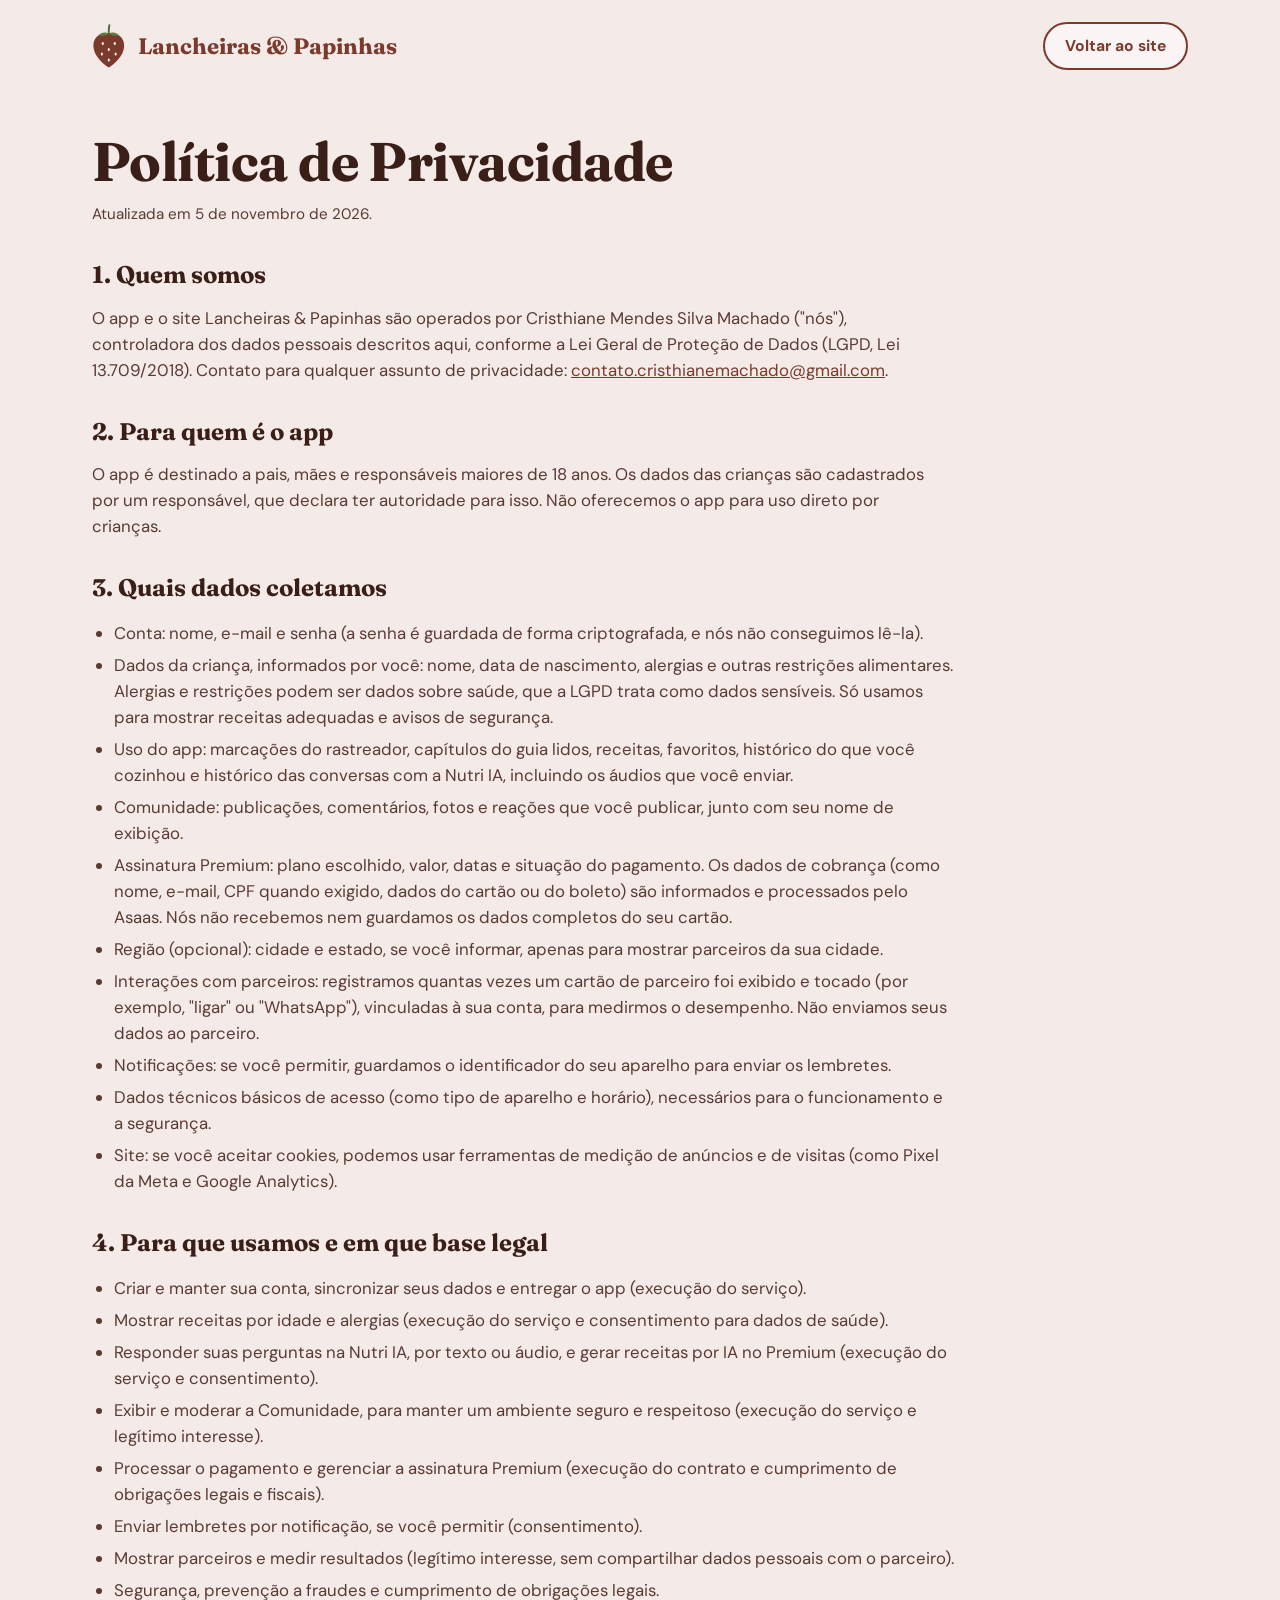
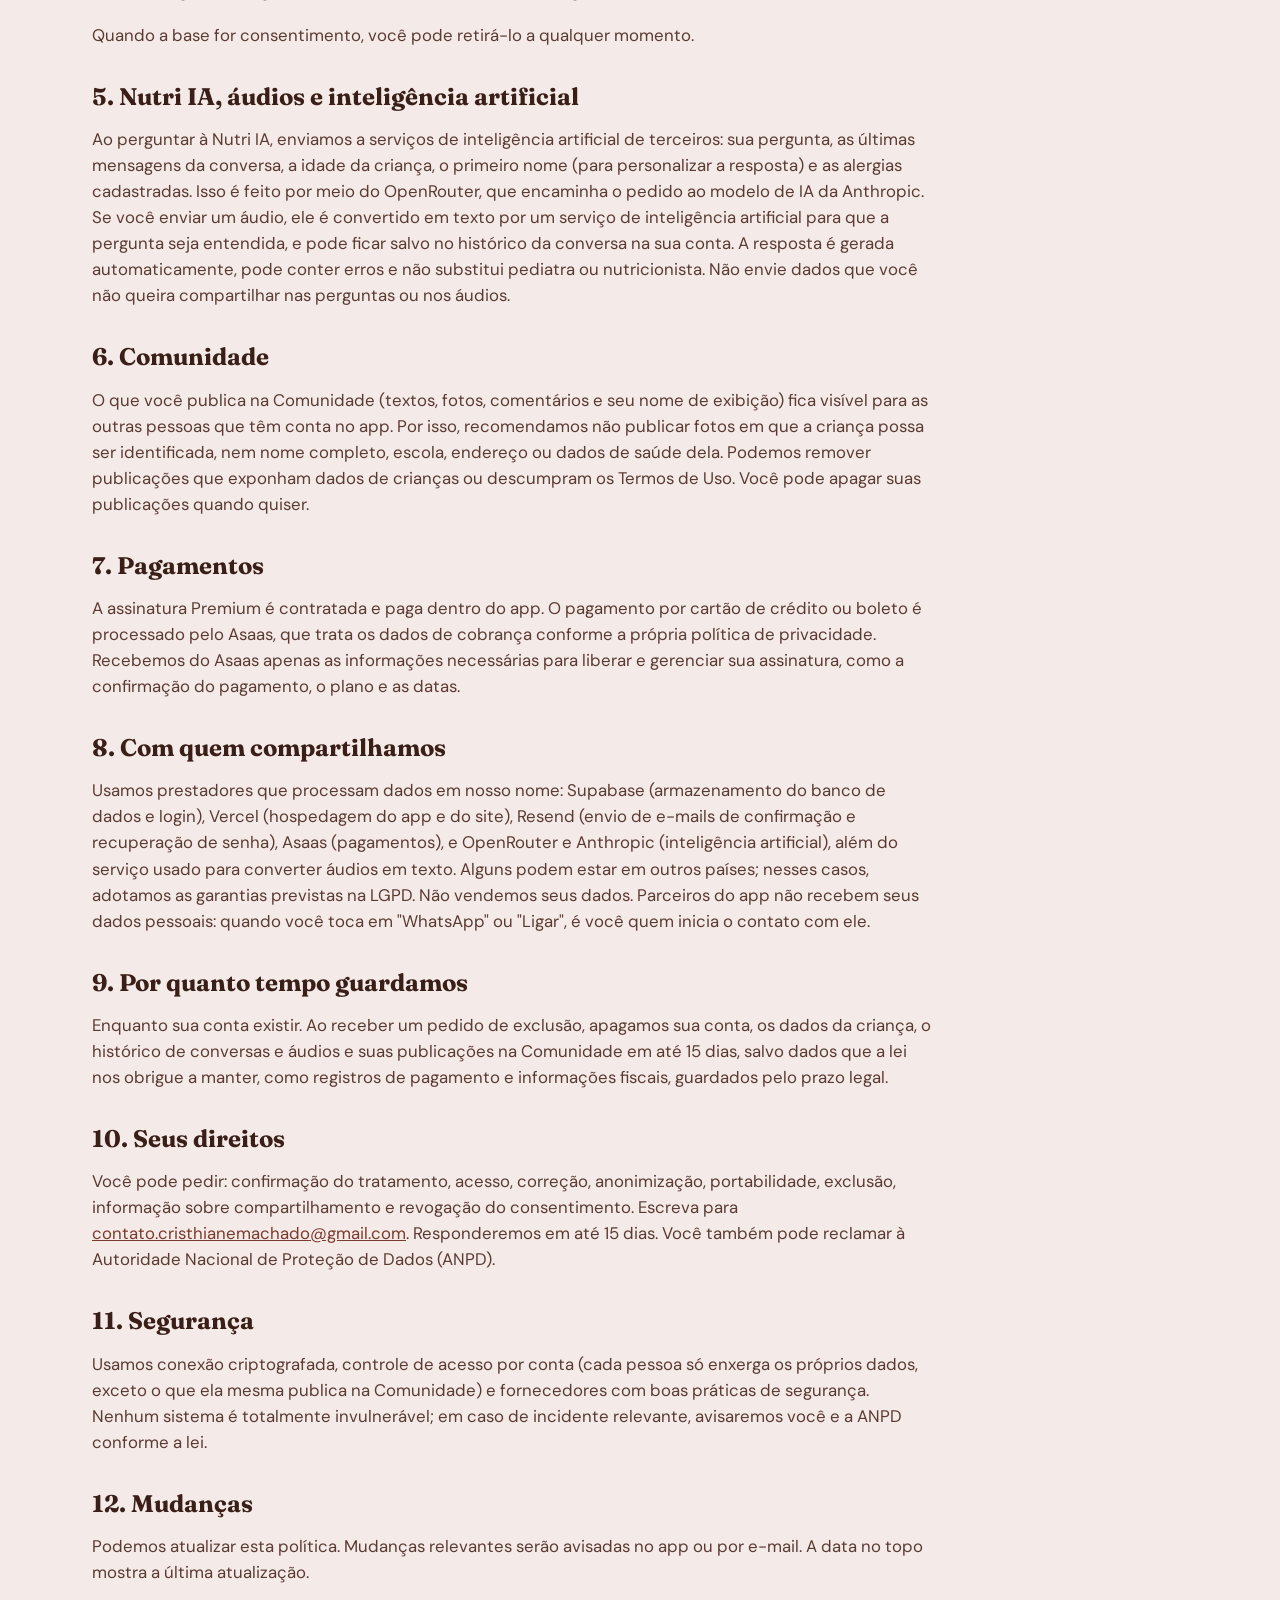
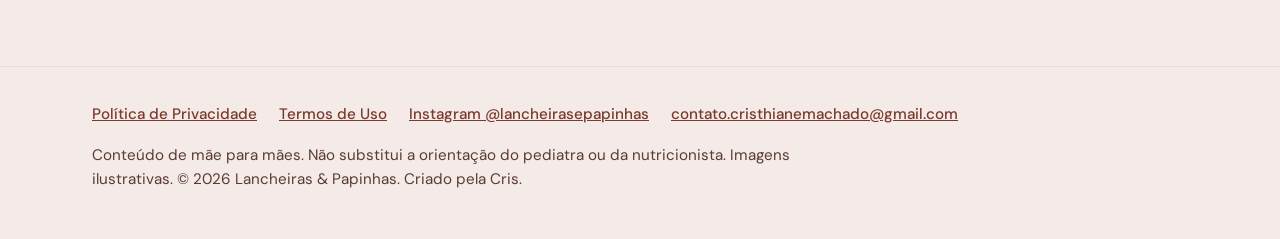
==== commit 7e8f723e: "Privacidade com Asaas, comunidade e áudios; Termos citam o Asaas; novo título final Co-Authored-By: " ====
--- a/privacidade.html
+++ b/privacidade.html
@@ -41,7 +41,7 @@
 <main class="legal">
   <div class="container">
     <h1>Política de Privacidade</h1>
-    <p class="updated">Atualizada em 1º de novembro de 2026.</p>
+    <p class="updated">Atualizada em 5 de novembro de 2026.</p>
     <h2>1. Quem somos</h2>
     <p>O app e o site Lancheiras &amp; Papinhas são operados por Cristhiane Mendes Silva Machado ("nós"), controladora dos dados pessoais descritos aqui, conforme a Lei Geral de Proteção de Dados (LGPD, Lei 13.709/2018). Contato para qualquer assunto de privacidade: <a href="mailto:contato.cristhianemachado@gmail.com">contato.cristhianemachado@gmail.com</a>.</p>
     <h2>2. Para quem é o app</h2>
@@ -50,9 +50,12 @@
     <ul>
       <li>Conta: nome, e-mail e senha (a senha é guardada de forma criptografada, e nós não conseguimos lê-la).</li>
       <li>Dados da criança, informados por você: nome, data de nascimento, alergias e outras restrições alimentares. Alergias e restrições podem ser dados sobre saúde, que a LGPD trata como dados sensíveis. Só usamos para mostrar receitas adequadas e avisos de segurança.</li>
-      <li>Uso do app: marcações do rastreador da semana, capítulos do guia lidos, receitas e histórico das conversas com a Nutri IA.</li>
+      <li>Uso do app: marcações do rastreador, capítulos do guia lidos, receitas, favoritos, histórico do que você cozinhou e histórico das conversas com a Nutri IA, incluindo os áudios que você enviar.</li>
+      <li>Comunidade: publicações, comentários, fotos e reações que você publicar, junto com seu nome de exibição.</li>
+      <li>Assinatura Premium: plano escolhido, valor, datas e situação do pagamento. Os dados de cobrança (como nome, e-mail, CPF quando exigido, dados do cartão ou do boleto) são informados e processados pelo Asaas. Nós não recebemos nem guardamos os dados completos do seu cartão.</li>
       <li>Região (opcional): cidade e estado, se você informar, apenas para mostrar parceiros da sua cidade.</li>
       <li>Interações com parceiros: registramos quantas vezes um cartão de parceiro foi exibido e tocado (por exemplo, "ligar" ou "WhatsApp"), vinculadas à sua conta, para medirmos o desempenho. Não enviamos seus dados ao parceiro.</li>
+      <li>Notificações: se você permitir, guardamos o identificador do seu aparelho para enviar os lembretes.</li>
       <li>Dados técnicos básicos de acesso (como tipo de aparelho e horário), necessários para o funcionamento e a segurança.</li>
       <li>Site: se você aceitar cookies, podemos usar ferramentas de medição de anúncios e de visitas (como Pixel da Meta e Google Analytics).</li>
     </ul>
@@ -60,22 +63,29 @@
     <ul>
       <li>Criar e manter sua conta, sincronizar seus dados e entregar o app (execução do serviço).</li>
       <li>Mostrar receitas por idade e alergias (execução do serviço e consentimento para dados de saúde).</li>
-      <li>Responder suas perguntas na Nutri IA (execução do serviço e consentimento).</li>
+      <li>Responder suas perguntas na Nutri IA, por texto ou áudio, e gerar receitas por IA no Premium (execução do serviço e consentimento).</li>
+      <li>Exibir e moderar a Comunidade, para manter um ambiente seguro e respeitoso (execução do serviço e legítimo interesse).</li>
+      <li>Processar o pagamento e gerenciar a assinatura Premium (execução do contrato e cumprimento de obrigações legais e fiscais).</li>
+      <li>Enviar lembretes por notificação, se você permitir (consentimento).</li>
       <li>Mostrar parceiros e medir resultados (legítimo interesse, sem compartilhar dados pessoais com o parceiro).</li>
       <li>Segurança, prevenção a fraudes e cumprimento de obrigações legais.</li>
     </ul>
     <p>Quando a base for consentimento, você pode retirá-lo a qualquer momento.</p>
-    <h2>5. Nutri IA e inteligência artificial</h2>
-    <p>Ao perguntar à Nutri IA, enviamos a um serviço de inteligência artificial de terceiros: sua pergunta, as últimas mensagens da conversa, a idade da criança, o primeiro nome (para personalizar a resposta) e as alergias cadastradas. Isso é feito por meio do OpenRouter, que encaminha o pedido ao modelo de IA da Anthropic. A resposta é gerada automaticamente, pode conter erros e não substitui pediatra ou nutricionista. Não envie dados que você não queira compartilhar nas perguntas.</p>
-    <h2>6. Com quem compartilhamos</h2>
-    <p>Usamos prestadores que processam dados em nosso nome: Supabase (armazenamento do banco de dados e login), Vercel (hospedagem do app e do site), Resend (envio de e-mails de confirmação e recuperação de senha) e OpenRouter e Anthropic (inteligência artificial). Eles podem estar em outros países; nesses casos, adotamos as garantias previstas na LGPD. Não vendemos seus dados. Parceiros do app não recebem seus dados pessoais: quando você toca em "WhatsApp" ou "Ligar", é você quem inicia o contato com ele.</p>
-    <h2>7. Por quanto tempo guardamos</h2>
-    <p>Enquanto sua conta existir. Ao receber um pedido de exclusão, apagamos sua conta e os dados da criança em até 15 dias, salvo dados que a lei nos obrigue a manter.</p>
-    <h2>8. Seus direitos</h2>
+    <h2>5. Nutri IA, áudios e inteligência artificial</h2>
+    <p>Ao perguntar à Nutri IA, enviamos a serviços de inteligência artificial de terceiros: sua pergunta, as últimas mensagens da conversa, a idade da criança, o primeiro nome (para personalizar a resposta) e as alergias cadastradas. Isso é feito por meio do OpenRouter, que encaminha o pedido ao modelo de IA da Anthropic. Se você enviar um áudio, ele é convertido em texto por um serviço de inteligência artificial para que a pergunta seja entendida, e pode ficar salvo no histórico da conversa na sua conta. A resposta é gerada automaticamente, pode conter erros e não substitui pediatra ou nutricionista. Não envie dados que você não queira compartilhar nas perguntas ou nos áudios.</p>
+    <h2>6. Comunidade</h2>
+    <p>O que você publica na Comunidade (textos, fotos, comentários e seu nome de exibição) fica visível para as outras pessoas que têm conta no app. Por isso, recomendamos não publicar fotos em que a criança possa ser identificada, nem nome completo, escola, endereço ou dados de saúde dela. Podemos remover publicações que exponham dados de crianças ou descumpram os Termos de Uso. Você pode apagar suas publicações quando quiser.</p>
+    <h2>7. Pagamentos</h2>
+    <p>A assinatura Premium é contratada e paga dentro do app. O pagamento por cartão de crédito ou boleto é processado pelo Asaas, que trata os dados de cobrança conforme a própria política de privacidade. Recebemos do Asaas apenas as informações necessárias para liberar e gerenciar sua assinatura, como a confirmação do pagamento, o plano e as datas.</p>
+    <h2>8. Com quem compartilhamos</h2>
+    <p>Usamos prestadores que processam dados em nosso nome: Supabase (armazenamento do banco de dados e login), Vercel (hospedagem do app e do site), Resend (envio de e-mails de confirmação e recuperação de senha), Asaas (pagamentos), e OpenRouter e Anthropic (inteligência artificial), além do serviço usado para converter áudios em texto. Alguns podem estar em outros países; nesses casos, adotamos as garantias previstas na LGPD. Não vendemos seus dados. Parceiros do app não recebem seus dados pessoais: quando você toca em "WhatsApp" ou "Ligar", é você quem inicia o contato com ele.</p>
+    <h2>9. Por quanto tempo guardamos</h2>
+    <p>Enquanto sua conta existir. Ao receber um pedido de exclusão, apagamos sua conta, os dados da criança, o histórico de conversas e áudios e suas publicações na Comunidade em até 15 dias, salvo dados que a lei nos obrigue a manter, como registros de pagamento e informações fiscais, guardados pelo prazo legal.</p>
+    <h2>10. Seus direitos</h2>
     <p>Você pode pedir: confirmação do tratamento, acesso, correção, anonimização, portabilidade, exclusão, informação sobre compartilhamento e revogação do consentimento. Escreva para <a href="mailto:contato.cristhianemachado@gmail.com">contato.cristhianemachado@gmail.com</a>. Responderemos em até 15 dias. Você também pode reclamar à Autoridade Nacional de Proteção de Dados (ANPD).</p>
-    <h2>9. Segurança</h2>
-    <p>Usamos conexão criptografada, controle de acesso por conta (cada pessoa só enxerga os próprios dados) e fornecedores com boas práticas de segurança. Nenhum sistema é totalmente invulnerável; em caso de incidente relevante, avisaremos você e a ANPD conforme a lei.</p>
-    <h2>10. Mudanças</h2>
+    <h2>11. Segurança</h2>
+    <p>Usamos conexão criptografada, controle de acesso por conta (cada pessoa só enxerga os próprios dados, exceto o que ela mesma publica na Comunidade) e fornecedores com boas práticas de segurança. Nenhum sistema é totalmente invulnerável; em caso de incidente relevante, avisaremos você e a ANPD conforme a lei.</p>
+    <h2>12. Mudanças</h2>
     <p>Podemos atualizar esta política. Mudanças relevantes serão avisadas no app ou por e-mail. A data no topo mostra a última atualização.</p>
   </div>
 </main>
--- a/styles.css
+++ b/styles.css
@@ -14,6 +14,8 @@
   --serif:'Fraunces','Lora',Georgia,serif;
   --sans:'DM Sans','Inter',system-ui,-apple-system,'Segoe UI',sans-serif;
   --shadow:0 18px 40px rgba(90,40,30,.16);
+  --sage:#B9CBAE;
+  --sage-soft:#DCE6D3;
 }
 *{box-sizing:border-box}
 html{scroll-behavior:smooth}
@@ -56,7 +58,7 @@
 .pulse{width:9px;height:9px;border-radius:50%;background:#DDE8BD;box-shadow:0 0 0 0 rgba(221,232,189,.8);animation:pulse 2s ease-out infinite}
 @keyframes pulse{0%{box-shadow:0 0 0 0 rgba(221,232,189,.8)}70%,100%{box-shadow:0 0 0 10px rgba(221,232,189,0)}}
 h1,h2,h3{font-family:var(--serif);color:var(--berry-deep);margin:0}
-h1{font-size:clamp(2.7rem,10vw,4.3rem);line-height:1;font-weight:700;margin-top:18px;letter-spacing:-.01em}
+h1{font-size:clamp(2.2rem,8.4vw,3.7rem);line-height:1.04;font-weight:700;margin-top:18px;letter-spacing:-.01em}
 h1 em{display:block;font-style:italic;font-weight:600;color:var(--accent)}
 .lead{font-size:clamp(1.12rem,3.6vw,1.4rem);color:var(--muted);margin:20px 0 0;max-width:34ch}
 .cta-row{display:flex;flex-wrap:wrap;gap:14px;margin-top:28px}
@@ -326,7 +328,90 @@
   .cards{grid-template-columns:repeat(4,1fr)}
   .demo-grid{grid-template-columns:1.2fr .8fr;gap:64px}
   .feats{grid-template-columns:repeat(2,1fr)}
-}
+  .feat:last-child:nth-child(odd){grid-column:1/-1}
+}
+
+/* ===== chat / Nutri IA ===== */
+.hero-chat{position:absolute;left:-14px;bottom:-26px;display:flex;flex-direction:column;gap:8px;max-width:270px;z-index:2}
+.bubble{position:relative;padding:10px 14px;border-radius:18px;font-size:.95rem;line-height:1.4;box-shadow:0 6px 16px rgba(90,40,30,.12);max-width:88%}
+.bubble.me{align-self:flex-end;background:var(--berry);color:#fff;border-bottom-right-radius:6px}
+.bubble.ai{align-self:flex-start;background:#fff;color:var(--berry-deep);border-bottom-left-radius:6px}
+.bubble.ai::before{content:"Nutri IA";display:block;font-size:.72rem;font-weight:700;letter-spacing:.06em;text-transform:uppercase;color:var(--leaf-deep);margin-bottom:2px}
+.bubble.audio{display:flex;flex-wrap:wrap;align-items:center;gap:8px}
+.bubble .ico{width:18px;height:18px;fill:#fff;flex:none}
+.vwave{display:inline-flex;align-items:center;gap:3px;height:20px}
+.vwave i{display:block;width:3px;border-radius:2px;background:rgba(255,255,255,.85);height:40%}
+.vwave i:nth-child(2n){height:80%}.vwave i:nth-child(3n){height:55%}.vwave i:nth-child(5n){height:100%}
+.motion .vwave i{animation:wv 1.2s ease-in-out infinite alternate}
+.vwave i:nth-child(2){animation-delay:.1s}.vwave i:nth-child(3){animation-delay:.2s}.vwave i:nth-child(4){animation-delay:.3s}.vwave i:nth-child(5){animation-delay:.4s}.vwave i:nth-child(6){animation-delay:.5s}.vwave i:nth-child(7){animation-delay:.6s}.vwave i:nth-child(8){animation-delay:.7s}
+@keyframes wv{to{transform:scaleY(.45)}}
+.bubble small{font-size:.75rem;opacity:.85}
+.transcript{flex-basis:100%;font-size:.88rem;opacity:.92;font-style:italic}
+.scenes{display:grid;gap:16px;margin-top:32px}
+.scene{margin:0;background:var(--paper);border-radius:28px;padding:18px 16px 20px;border:1px solid #D3DEC9}
+.tagline{display:inline-block;background:var(--leaf-deep);color:#fff;font-weight:700;font-size:.82rem;letter-spacing:.04em;padding:5px 12px;border-radius:999px}
+.chat{display:flex;flex-direction:column;gap:10px;margin-top:14px}
+.chat .time{align-self:center;font-size:.8rem;color:var(--muted);background:#fff;border-radius:999px;padding:3px 10px}
+.nutri-points{list-style:none;margin:28px 0 0;padding:0;display:grid;gap:12px}
+.nutri-points li{display:flex;gap:14px;align-items:flex-start;background:rgba(255,255,255,.75);border-radius:22px;padding:16px 18px}
+.nutri-points h3{font-size:1.15rem}
+.nutri-points p{margin:4px 0 0;color:var(--muted);font-size:.98rem}
+
+/* ===== receitas por fase ===== */
+.phases{display:grid;gap:18px;margin-top:32px}
+.phase-group{background:#fff;border-radius:30px;overflow:hidden;box-shadow:0 8px 20px rgba(90,40,30,.08)}
+.phase-group img{width:100%;aspect-ratio:16/9;object-fit:cover}
+.phase-body{padding:22px}
+.phase-body h3{font-size:1.6rem}
+.phase-body p{margin:10px 0 0;color:var(--muted)}
+.chips-lg{list-style:none;margin:12px 0 0;padding:0;display:flex;flex-wrap:wrap;gap:8px}
+.chips-lg li{background:var(--blush);color:var(--berry-deep);font-weight:700;font-size:.92rem;padding:6px 14px;border-radius:999px}
+.phase-group.g .chips-lg li{background:var(--sage-soft);color:var(--leaf-deep)}
+.recipe-note{margin:22px 0 0;background:rgba(255,255,255,.7);border-radius:18px;padding:14px 18px;color:var(--berry-deep);font-weight:500;text-align:center}
+
+/* ===== precos ===== */
+.pricing{display:grid;gap:18px;margin-top:36px;align-items:start}
+.price-card{position:relative;background:#fff;border:2px solid var(--line);border-radius:32px;padding:28px 24px}
+.price-card .when{font-size:.82rem;font-weight:700;letter-spacing:.14em;text-transform:uppercase;color:var(--leaf-deep);margin:0 0 6px}
+.price-card h3{font-size:1.5rem}
+.price{margin:12px 0 0;font-family:var(--serif);font-size:2.2rem;color:var(--berry-deep)}
+.price-card.premium{background:var(--berry);border-color:var(--berry);color:#fff}
+.price-card.premium h3,.price-card.premium .when{color:#fff}
+.ribbon{position:absolute;top:-14px;right:22px;background:#F7D774;color:#3A1F18;font-weight:700;font-size:.8rem;padding:6px 14px;border-radius:999px;box-shadow:0 6px 14px rgba(0,0,0,.12)}
+.price-options{display:grid;grid-template-columns:1.25fr 1fr;gap:10px;margin-top:16px}
+.opt{border-radius:20px;padding:14px;background:rgba(255,255,255,.12);border:1px solid rgba(255,255,255,.25);display:flex;flex-direction:column;gap:2px}
+.opt.best{background:#fff;color:var(--berry-deep);border-color:#fff}
+.opt-name{font-size:.8rem;font-weight:700;letter-spacing:.1em;text-transform:uppercase;opacity:.85}
+.opt strong{font-family:var(--serif);font-size:1.55rem;line-height:1.1}
+.opt strong small{font-family:var(--sans);font-size:.85rem;font-weight:500}
+.opt-note{font-size:.85rem;font-weight:700;color:var(--leaf-deep)}
+.checks{list-style:none;margin:18px 0 0;padding:0;display:grid;gap:9px}
+.checks li{position:relative;padding-left:28px}
+.checks li::before{content:"";position:absolute;left:0;top:3px;width:18px;height:18px;border-radius:50%;background:var(--sage-soft) url("data:image/svg+xml,%3Csvg xmlns='http://www.w3.org/2000/svg' viewBox='0 0 24 24' fill='none' stroke='%232F4A1E' stroke-width='3' stroke-linecap='round' stroke-linejoin='round'%3E%3Cpath d='M5 12.5l4.5 4.5L19 7.5'/%3E%3C/svg%3E") center/12px no-repeat}
+.price-card .btn{margin-top:22px}
+.pay-note{margin:12px 0 0;font-size:.9rem;color:#F4E3DD}
+
+/* ===== final ===== */
+.install{position:relative;margin:30px auto 0;max-width:640px;background:rgba(255,255,255,.1);border-radius:24px;padding:18px 20px;text-align:left}
+.install h3{color:#fff;font-size:1.2rem}
+.install-grid{display:grid;gap:8px;margin-top:8px}
+.install p{margin:0;color:#F4EAE7;font-size:1rem;max-width:none}
+
+@media (max-width:759px){
+  .hero-chat{left:8px;right:8px;bottom:-30px;max-width:none}
+  .hero-art{margin-bottom:34px}
+}
+@media (min-width:760px){
+  .scenes{grid-template-columns:repeat(3,1fr)}
+  .nutri-points{grid-template-columns:repeat(2,1fr)}
+  .phases{grid-template-columns:1fr 1fr}
+  .pricing{grid-template-columns:1fr 1.2fr}
+  .install-grid{grid-template-columns:1fr 1fr;gap:20px}
+}
+@media (min-width:1000px){
+  .nutri-points{grid-template-columns:repeat(3,1fr)}
+}
+
 @media (prefers-reduced-motion:reduce){
   html{scroll-behavior:auto}
   *,*::before,*::after{animation:none!important;transition:none!important}
